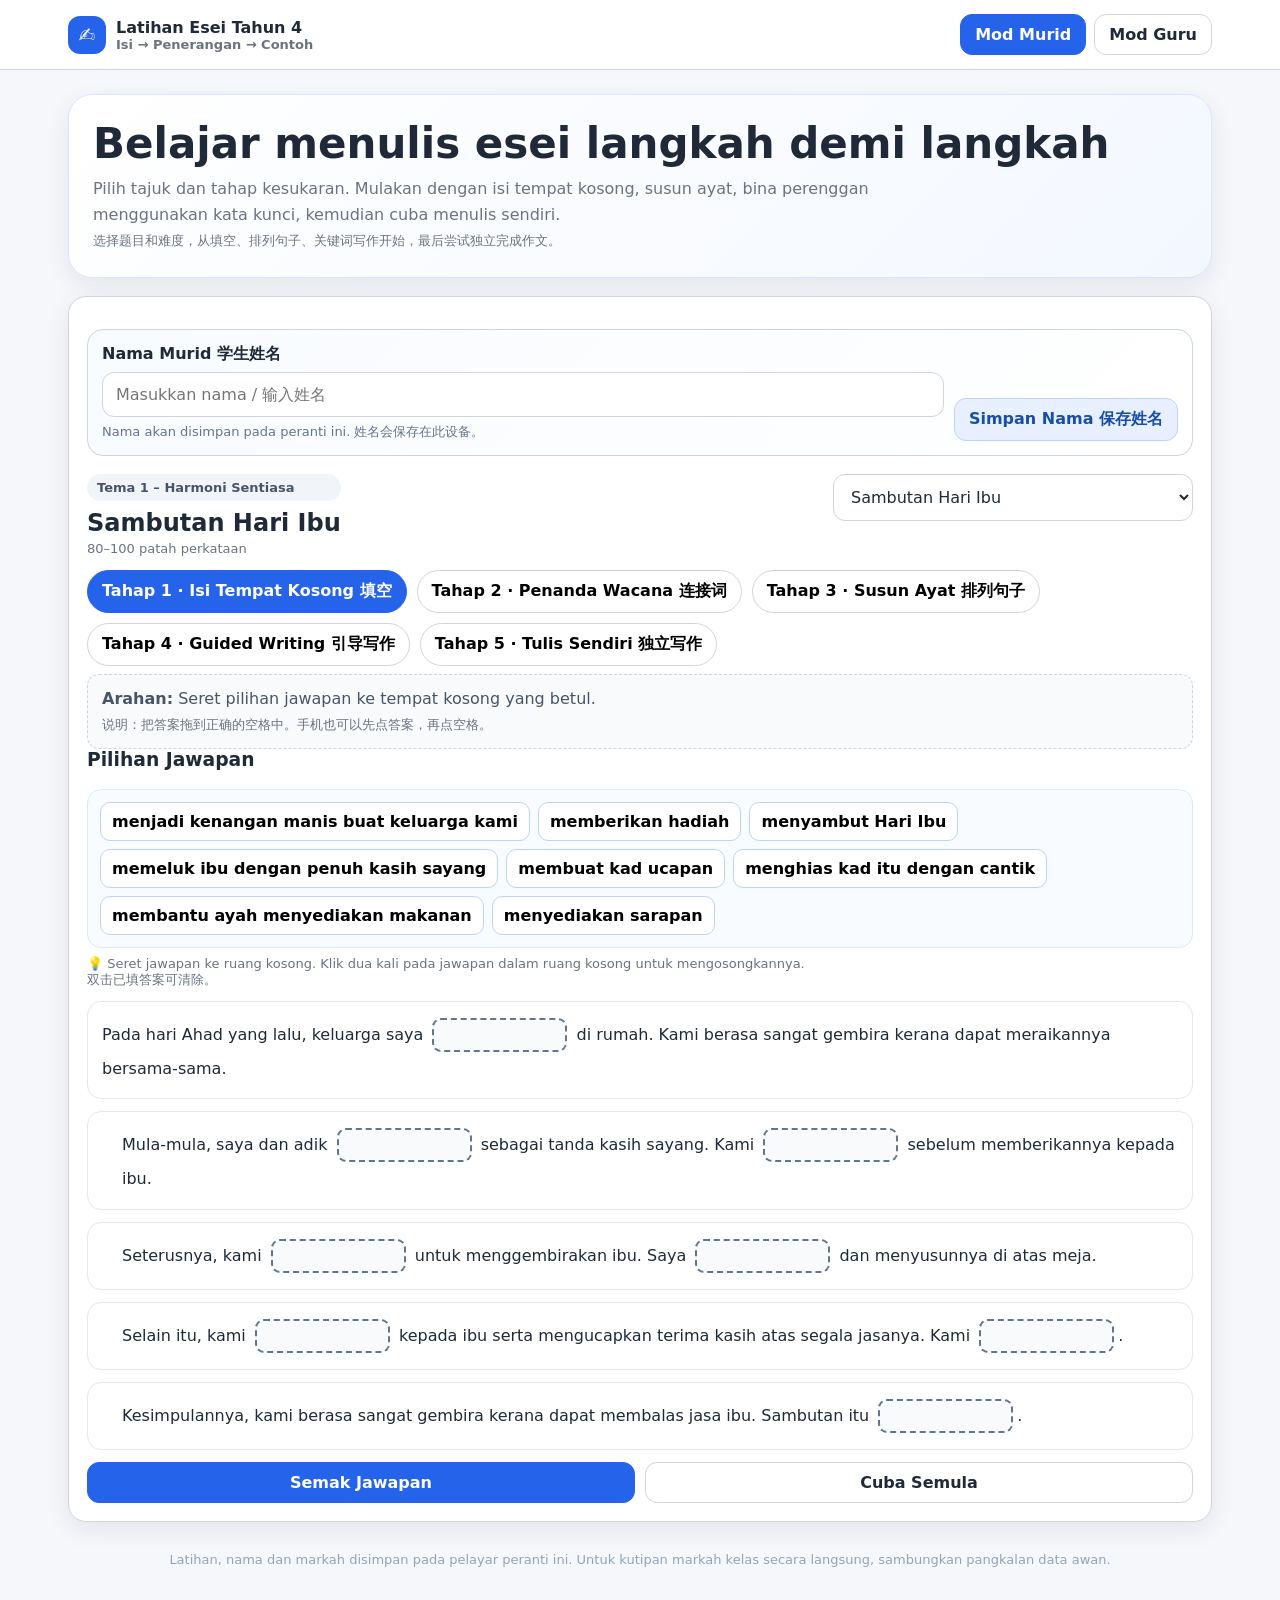
==== index.html @ d3166650 "Rename latihan_esei_tahun4_interaktif_v7_name_grading.html to index.html" ====
<!DOCTYPE html>
<html lang="ms">
<head>
<meta charset="UTF-8" />
<meta name="viewport" content="width=device-width, initial-scale=1.0" />
<title>Latihan Esei Tahun 4</title>
<style>
:root{--bg:#f6f7fb;--card:#fff;--ink:#1f2937;--muted:#6b7280;--line:#d1d5db;--accent:#2563eb;--accent-soft:#e8f0ff;--ok:#15803d;--bad:#b91c1c;--shadow:0 8px 26px rgba(17,24,39,.08);--radius:18px}
*{box-sizing:border-box} body{margin:0;font-family:Inter,ui-sans-serif,system-ui,-apple-system,BlinkMacSystemFont,"Segoe UI",Arial,sans-serif;background:var(--bg);color:var(--ink)}
button,input,textarea,select{font:inherit} button{cursor:pointer}
.topbar{position:sticky;top:0;z-index:20;background:rgba(255,255,255,.95);backdrop-filter:blur(10px);border-bottom:1px solid var(--line)}
.topbar-inner{max-width:1180px;margin:auto;padding:14px 18px;display:flex;align-items:center;gap:12px;justify-content:space-between}
.brand{display:flex;align-items:center;gap:10px;font-weight:800}.brand-badge{width:38px;height:38px;border-radius:12px;background:var(--accent);color:#fff;display:grid;place-items:center;font-size:20px}
.mode-switch{display:flex;gap:8px;flex-wrap:wrap}.btn{border:1px solid var(--line);background:#fff;color:var(--ink);padding:10px 14px;border-radius:12px;font-weight:700}.btn.primary{background:var(--accent);border-color:var(--accent);color:#fff}.btn.soft{background:var(--accent-soft);border-color:#bfd1ff;color:#174ea6}.btn.good{background:#ecfdf3;border-color:#bbf7d0;color:#166534}.btn.danger{background:#fff1f2;border-color:#fecdd3;color:#9f1239}
.container{max-width:1180px;margin:0 auto;padding:24px 18px 64px}.hero{background:linear-gradient(135deg,#fff,#f3f7ff);border:1px solid #dbe4ff;border-radius:24px;padding:24px;box-shadow:var(--shadow);margin-bottom:18px}.hero h1{margin:0 0 8px;font-size:clamp(28px,4vw,42px)}.hero p{margin:0;color:var(--muted);max-width:820px;line-height:1.6}
.grid{display:grid;grid-template-columns:repeat(12,1fr);gap:18px}.card{grid-column:span 12;background:var(--card);border:1px solid var(--line);border-radius:var(--radius);padding:18px;box-shadow:var(--shadow)}.card h2,.card h3{margin-top:0}
.teacher{display:none}body.teacher-mode .teacher{display:block}body.teacher-mode .student{display:none}
.label{display:block;font-weight:800;margin:10px 0 7px}input[type="text"],textarea,select{width:100%;border:1px solid var(--line);border-radius:12px;padding:12px 13px;background:#fff;color:var(--ink);outline:none}textarea{min-height:160px;resize:vertical;line-height:1.6}.row{display:flex;gap:10px;align-items:center;flex-wrap:wrap}.row>*{flex:1}.small{font-size:13px;color:var(--muted)}
  .zh-help{font-size:13px;color:#64748b;font-weight:600}.note{padding:12px 14px;border-radius:12px;background:#f9fafb;border:1px dashed #cbd5e1;color:#475569;line-height:1.55}
.tabs{display:flex;gap:10px;flex-wrap:wrap;margin:14px 0 8px}.tab{border:1px solid var(--line);background:#fff;padding:10px 14px;border-radius:999px;font-weight:800}.tab.active{background:var(--accent);border-color:var(--accent);color:#fff}.exercise-head{display:flex;justify-content:space-between;align-items:flex-start;gap:16px;flex-wrap:wrap}.pill{padding:6px 10px;border-radius:999px;background:#f1f5f9;color:#475569;font-size:13px;font-weight:800}
.paragraph{border:1px solid #e5e7eb;border-radius:14px;padding:14px;margin:12px 0;line-height:1.9;background:#fff}.paragraph.indent{padding-left:34px}
.blank{
  display:inline-flex;align-items:center;justify-content:center;vertical-align:middle;
  min-width:135px;min-height:34px;padding:3px 9px;margin:2px 4px;
  border:2px dashed #64748b;border-radius:9px;background:#f8fafc;
  text-align:center;color:#111827;font-weight:800;transition:.15s ease
}
.blank.drop-hover{border-color:#2563eb;background:#eaf2ff;transform:scale(1.02)}
.blank.filled{border-style:solid;border-color:#93c5fd;background:#eff6ff}
.answer-bank{display:flex;flex-wrap:wrap;gap:8px;padding:12px;border:1px solid #dbeafe;background:#f8fbff;border-radius:14px}
.answer-chip{
  padding:9px 11px;border:1px solid #bfd1ff;background:#fff;border-radius:10px;
  font-weight:700;cursor:grab;user-select:none;touch-action:manipulation;transition:.15s ease
}
.answer-chip:active{cursor:grabbing;transform:scale(.98)}
.answer-chip.dragging{opacity:.5}
.answer-chip.used{opacity:.38;background:#f1f5f9;border-style:dashed}
.answer-chip.selected{outline:3px solid #93c5fd;background:#eff6ff}

.sentence-list{display:grid;gap:10px}.sentence{border:1px solid var(--line);padding:12px 14px;border-radius:12px;background:#fff;display:flex;align-items:flex-start;gap:10px}.sentence.dragging{opacity:.45}.handle{user-select:none;color:#64748b;font-weight:900;padding-top:2px}.num{min-width:32px;height:32px;border-radius:10px;display:grid;place-items:center;background:#eef2ff;color:#3730a3;font-weight:900}
.keyword-box{padding:12px 14px;border-radius:12px;background:#f8fafc;border:1px dashed #cbd5e1;margin:10px 0}.keyword-box b{display:block;margin-bottom:6px}.writing-area{width:100%;min-height:260px;background:repeating-linear-gradient(to bottom,transparent 0,transparent 31px,#d1d5db 32px);line-height:32px;padding:0 10px;border:1px solid var(--line);border-radius:14px;resize:vertical}.status{margin-top:12px;padding:10px 12px;border-radius:12px;display:none;font-weight:800}.status.show{display:block}.status.ok{background:#ecfdf5;color:#166534;border:1px solid #bbf7d0}.status.bad{background:#fff1f2;color:#9f1239;border:1px solid #fecdd3}
.library{display:grid;grid-template-columns:repeat(auto-fit,minmax(250px,1fr));gap:12px}.essay-card{border:1px solid var(--line);border-radius:16px;padding:14px;background:#fff}.essay-card h3{margin:0 0 8px}.essay-card p{margin:0 0 12px;color:var(--muted);font-size:14px}.scorebox{display:grid;grid-template-columns:repeat(3,1fr);gap:10px;margin-top:12px}.scoreitem{background:#f8fafc;border:1px solid #e5e7eb;border-radius:12px;padding:10px;text-align:center}.scoreitem strong{font-size:20px;display:block}
.student-profile{
  margin:14px 0 18px;padding:14px;border:1px solid #cbd5e1;border-radius:16px;
  background:linear-gradient(135deg,#f8fbff,#fff)
}
.student-profile-grid{
  display:grid;grid-template-columns:minmax(180px,1fr) auto;gap:10px;align-items:end
}
.student-name-status{font-size:13px;color:#64748b;margin-top:6px}
.grade-panel{
  margin-top:14px;border:1px solid #cbd5e1;border-radius:16px;padding:14px;background:#fff
}
.grade-total{
  display:flex;align-items:center;gap:14px;flex-wrap:wrap;margin-bottom:12px
}
.grade-circle{
  width:86px;height:86px;border-radius:50%;display:grid;place-items:center;
  background:#eef4ff;border:8px solid #dbeafe;font-weight:900;font-size:24px;color:#174ea6
}
.grade-summary h3{margin:0 0 4px}
.rubric-grid{display:grid;grid-template-columns:repeat(auto-fit,minmax(160px,1fr));gap:9px}
.rubric-item{border:1px solid #e5e7eb;border-radius:12px;padding:10px;background:#f8fafc}
.rubric-item strong{display:block;font-size:18px;margin-bottom:3px}
.feedback-list{margin:12px 0 0;padding-left:20px;line-height:1.6}
.result-table-wrap{overflow:auto}
.result-table{width:100%;border-collapse:collapse;font-size:14px}
.result-table th,.result-table td{border-bottom:1px solid #e5e7eb;padding:9px 8px;text-align:left;white-space:nowrap}
.result-table th{background:#f8fafc}
.grade-btn{background:#0f766e!important;border-color:#0f766e!important;color:white!important}
@media(max-width:620px){
  .student-profile-grid{grid-template-columns:1fr}
}

.footer-note{text-align:center;color:#94a3b8;font-size:13px;margin-top:30px}
  .image-upload-box{
    border:1px dashed #b7c5d8;border-radius:14px;padding:12px;background:#f8fbff;margin-top:8px
  }
  .image-upload-box input[type="file"]{width:100%}
  .image-preview{
    margin-top:12px;border:1px solid var(--line);border-radius:14px;padding:8px;background:#fff
  }
  .image-preview img{
    display:block;max-width:100%;max-height:280px;margin:auto;object-fit:contain;border-radius:10px
  }
  .essay-image-wrap{
    margin:14px 0 16px;border:1px solid var(--line);border-radius:16px;padding:10px;background:#fff;
    text-align:center
  }
  .essay-image-wrap img{
    display:block;width:auto;max-width:100%;max-height:440px;margin:auto;object-fit:contain;border-radius:10px
  }
  .thumb{
    width:100%;height:110px;object-fit:cover;border-radius:10px;border:1px solid #e5e7eb;margin-bottom:10px
  }

  .hidden{display:none!important}
@media(min-width:900px){.span-5{grid-column:span 5}.span-7{grid-column:span 7}.span-6{grid-column:span 6}}
</style>
</head>
<body>
<header class="topbar"><div class="topbar-inner"><div class="brand"><div class="brand-badge">✍️</div><div><div>Latihan Esei Tahun 4</div><div class="small">Isi → Penerangan → Contoh</div></div></div><div class="mode-switch"><button class="btn primary" id="studentModeBtn">Mod Murid</button><button class="btn" id="teacherModeBtn">Mod Guru</button></div></div></header>
<main class="container">
<section class="hero student"><h1>Belajar menulis esei langkah demi langkah</h1><p>Pilih tajuk dan tahap kesukaran. Mulakan dengan isi tempat kosong, susun ayat, bina perenggan menggunakan kata kunci, kemudian cuba menulis sendiri.<br><span class="small">选择题目和难度，从填空、排列句子、关键词写作开始，最后尝试独立完成作文。</span></p></section>
<section class="grid teacher">
<div class="card span-5"><h2>Bina latihan daripada esei</h2><label class="label">Tajuk esei</label><input type="text" id="essayTitle" placeholder="Contoh: Sambutan Hari Ibu"/><label class="label">Esei</label><textarea id="essayInput" placeholder="Gunakan **perkataan atau frasa tebal** untuk menentukan tempat kosong.\n\nPisahkan setiap perenggan dengan satu baris kosong."></textarea>
<label class="label">Grafik / Imej Esei</label>
<div class="image-upload-box">
  <input type="file" id="essayImageInput" accept="image/png,image/jpeg,image/webp,image/gif" />
  <div class="small" style="margin-top:6px">Muat naik satu grafik yang berkaitan dengan esei. 图片将显示在学生练习上方。</div>
  <div id="essayImagePreview" class="image-preview hidden">
    <img id="essayImagePreviewImg" alt="Pratonton grafik esei">
    <div class="row" style="margin-top:8px">
      <button type="button" class="btn danger" id="removeImageBtn">Buang Imej 删除图片</button>
    </div>
  </div>
</div>
<div class="note"><b>Cara bina soalan:</b><br>Letakkan <b>**</b> sebelum dan selepas perkataan/frasa yang mahu dikosongkan. Contoh: Kami <b>**membuat kad ucapan**</b> untuk ibu.</div><div class="row" style="margin-top:12px"><button class="btn primary" id="buildBtn">Hasilkan Latihan</button><button class="btn soft" id="demoBtn">Muat Demo</button></div></div>
<div class="card span-7"><h2>Tetapan latihan</h2><div class="row"><div><label class="label">Tema</label><input id="themeInput" type="text" placeholder="Contoh: Tema 1 – Harmoni Sentiasa"></div><div><label class="label">Panjang sasaran</label><select id="wordTarget"><option>80–100 patah perkataan</option><option>60–80 patah perkataan</option><option>100–120 patah perkataan</option></select></div></div><h3 style="margin-top:18px">Tahap automatik</h3><div class="note"><b>Tahap 1:</b> Isi tempat kosong berdasarkan frasa bertanda ** **.<br><b>Tahap 2:</b> Penanda wacana — pilih penanda yang sesuai untuk setiap perenggan.<br><b>Tahap 3:</b> Susun ayat secara seret dan lepas.<br><b>Tahap 4:</b> Guided writing menggunakan kata kunci setiap perenggan.<br><b>Tahap 5:</b> Tulis sendiri dengan kiraan perkataan, perenggan dan penanda wacana.</div><div class="row" style="margin-top:12px"><button class="btn good" id="saveEssayBtn">Simpan ke Peranti</button><button class="btn" id="exportBtn">Eksport JSON</button><label class="btn" style="text-align:center">Import JSON<input id="importInput" type="file" accept=".json" hidden></label></div></div>
</section>
<section class="card student">
<div class="student-profile">
  <div class="student-profile-grid">
    <div>
      <label class="label" style="margin-top:0">Nama Murid 学生姓名</label>
      <input id="studentNameInput" type="text" autocomplete="name" placeholder="Masukkan nama / 输入姓名">
      <div id="studentNameStatus" class="student-name-status">Nama akan disimpan pada peranti ini. 姓名会保存在此设备。</div>
    </div>
    <button class="btn soft" id="saveStudentNameBtn">Simpan Nama 保存姓名</button>
  </div>
</div>
<div class="exercise-head"><div><div class="pill" id="themePill">Tema</div><h2 id="studentTitle" style="margin:8px 0 4px">Pilih latihan</h2><div class="small" id="targetText">80–100 patah perkataan</div></div><select id="essaySelect" style="max-width:360px"></select></div><div class="tabs" id="levelTabs"><button class="tab active" data-level="1">Tahap 1 · Isi Tempat Kosong 填空</button><button class="tab" data-level="2">Tahap 2 · Penanda Wacana 连接词</button><button class="tab" data-level="3">Tahap 3 · Susun Ayat 排列句子</button><button class="tab" data-level="4">Tahap 4 · Guided Writing 引导写作</button><button class="tab" data-level="5">Tahap 5 · Tulis Sendiri 独立写作</button></div><div id="exerciseArea"></div></section>
<section class="card teacher">
  <h2>Senarai latihan tersimpan</h2>
  <div id="teacherLibrary" class="library"></div>
</section>
<section class="card teacher">
  <div class="exercise-head">
    <div>
      <h2 style="margin-bottom:4px">Rekod Markah Murid</h2>
      <div class="small">Rekod pada peranti ini sahaja. 可查看此设备上的作答记录。</div>
    </div>
    <div class="row" style="flex:0 0 auto">
      <button class="btn" id="exportResultsBtn">Eksport CSV</button>
      <button class="btn danger" id="clearResultsBtn">Padam Rekod</button>
    </div>
  </div>
  <div id="resultsTable" class="result-table-wrap" style="margin-top:12px"></div>
</section>
<div class="footer-note">Latihan, nama dan markah disimpan pada pelayar peranti ini. Untuk kutipan markah kelas secara langsung, sambungkan pangkalan data awan.</div>
</main>
<script>
const STORAGE_KEY='esei_t4_library_v1';
const RESULT_KEY='esei_t4_results_v1';
const STUDENT_NAME_KEY='esei_t4_student_name_v1';
let library=[],currentLevel=1,currentId=null,pendingImageData='',results=[];
function uid(){return'e_'+Date.now().toString(36)+Math.random().toString(36).slice(2,7)}
function escapeHtml(str=''){return str.replace(/[&<>"']/g,c=>({'&':'&amp;','<':'&lt;','>':'&gt;','"':'&quot;',"'":'&#039;'}[c]))}


function getStudentName(){
  return (document.getElementById('studentNameInput')?.value||localStorage.getItem(STUDENT_NAME_KEY)||'').trim();
}
function requireStudentName(){
  const name=getStudentName();
  if(name)return name;
  const input=document.getElementById('studentNameInput');
  if(input){input.focus();input.style.borderColor='#b91c1c';}
  alert('Sila masukkan nama murid terlebih dahulu. 请输入学生姓名。');
  return '';
}
function loadResults(){
  try{results=JSON.parse(localStorage.getItem(RESULT_KEY)||'[]');}
  catch{results=[];}
}
function persistResults(){
  localStorage.setItem(RESULT_KEY,JSON.stringify(results));
}
function parseTargetRange(target='80–100 patah perkataan'){
  const nums=(target.match(/\d+/g)||[]).map(Number);
  if(nums.length>=2)return [nums[0],nums[1]];
  if(nums.length===1)return [Math.max(0,nums[0]-10),nums[0]+10];
  return [80,100];
}
function normalizeText(s=''){
  return s.toLowerCase()
    .normalize('NFD').replace(/[\u0300-\u036f]/g,'')
    .replace(/[^\p{L}\p{N}\s]/gu,' ')
    .replace(/\s+/g,' ').trim();
}
function keyPhrasesFromModel(ex){
  const bold=[...ex.text.matchAll(/\*\*(.+?)\*\*/g)].map(m=>m[1].trim());
  if(bold.length)return bold;
  return paragraphsFromEssay(ex.text)
    .slice(1,-1)
    .flatMap(p=>keywordizeParagraph(p))
    .filter(x=>x.split(/\s+/).length>=2)
    .slice(0,8);
}
function phraseCoverage(ex,text){
  const phrases=keyPhrasesFromModel(ex);
  if(!phrases.length)return {score:20,hit:0,total:0};
  const low=normalizeText(text);
  let hit=0;
  phrases.forEach(p=>{
    const words=normalizeText(p).split(' ').filter(w=>w.length>2);
    const threshold=Math.max(1,Math.ceil(words.length*.55));
    const matched=words.filter(w=>low.includes(w)).length;
    if(matched>=threshold)hit++;
  });
  return {score:Math.round(20*hit/phrases.length),hit,total:phrases.length};
}
function languageBasicsScore(text){
  const trimmed=text.trim();
  if(!trimmed)return 0;
  const sentences=trimmed.split(/[.!?]+/).map(x=>x.trim()).filter(Boolean);
  let score=0;
  const firstChar=trimmed.match(/[A-Za-zÀ-ž]/)?.[0];
  if(firstChar && firstChar===firstChar.toUpperCase())score+=4;
  const ended=(/[.!?]\s*$/.test(trimmed));
  if(ended)score+=4;
  if(sentences.length>=6)score+=4;
  const caps=sentences.filter(s=>/^[A-ZÀ-Ž]/.test(s)).length;
  if(sentences.length && caps/sentences.length>=.7)score+=4;
  const punctuation=(trimmed.match(/[,.!?]/g)||[]).length;
  if(punctuation>=Math.max(5,Math.floor(sentences.length*.8)))score+=4;
  return Math.min(20,score);
}
function gradeEssay(ex,text,mode){
  const words=countWords(text);
  const paras=text.trim()?text.split(/\n\s*\n/).map(x=>x.trim()).filter(Boolean).length:0;
  const links=countLinks(text);
  const [minW,maxW]=parseTargetRange(ex.target);

  let lengthScore=20;
  if(words<minW){
    const ratio=words/Math.max(1,minW);
    lengthScore=Math.max(0,Math.round(20*ratio));
  }else if(words>maxW){
    const over=(words-maxW)/Math.max(1,maxW);
    lengthScore=Math.max(8,Math.round(20*(1-Math.min(.6,over))));
  }

  // Guided writing accepts 4 paragraphs; independent writing expects 5.
  const targetParas=mode==='guided'?4:5;
  const structureScore=Math.min(20,Math.round(20*Math.min(paras,targetParas)/targetParas));
  const linkTarget=mode==='guided'?3:4;
  const discourseScore=Math.min(20,Math.round(20*Math.min(links,linkTarget)/linkTarget));
  const content=phraseCoverage(ex,text);
  const languageScore=languageBasicsScore(text);

  const total=Math.round(lengthScore+structureScore+discourseScore+content.score+languageScore);
  const band=total>=85?'Cemerlang 优秀':total>=70?'Baik 良好':total>=55?'Memuaskan 尚可':'Perlu Bimbingan 需要辅导';

  const feedback=[];
  if(words<minW)feedback.push(`Tambah isi. Sasaran ${minW}–${maxW} patah perkataan.`);
  else if(words>maxW)feedback.push(`Ringkaskan sedikit. Sasaran ${minW}–${maxW} patah perkataan.`);
  else feedback.push('Panjang karangan menepati sasaran.');

  if(paras<targetParas)feedback.push(`Asingkan idea kepada sekurang-kurangnya ${targetParas} perenggan.`);
  else feedback.push('Pembahagian perenggan baik.');

  if(links<linkTarget)feedback.push('Gunakan lebih banyak penanda wacana yang sesuai.');
  else feedback.push('Penanda wacana digunakan dengan baik.');

  if(content.total && content.hit<Math.ceil(content.total*.6))
    feedback.push('Masukkan lebih banyak isi penting daripada grafik atau kata kunci.');
  else feedback.push('Isi utama dapat dikembangkan.');

  if(languageScore<12)feedback.push('Semak huruf besar dan tanda baca.');

  return {
    total,band,words,paras,links,
    rubric:{
      'Panjang karangan':lengthScore,
      'Struktur perenggan':structureScore,
      'Penanda wacana':discourseScore,
      'Isi penting':content.score,
      'Bahasa asas':languageScore
    },
    feedback
  };
}
function gradePanelHtml(g){
  return `<div class="grade-panel">
    <div class="grade-total">
      <div class="grade-circle">${g.total}<span style="font-size:13px">/100</span></div>
      <div class="grade-summary">
        <h3>${g.band}</h3>
        <div class="small">${g.words} patah perkataan · ${g.paras} perenggan · ${g.links} penanda wacana</div>
        <div class="small">这是自动结构评分，用于练习与即时反馈。</div>
      </div>
    </div>
    <div class="rubric-grid">
      ${Object.entries(g.rubric).map(([k,v])=>`<div class="rubric-item"><strong>${v}/20</strong>${k}</div>`).join('')}
    </div>
    <ul class="feedback-list">${g.feedback.map(f=>`<li>${escapeHtml(f)}</li>`).join('')}</ul>
  </div>`;
}
function saveWritingResult(ex,mode,text,grade){
  const name=requireStudentName();
  if(!name)return false;
  const record={
    id:'r_'+Date.now().toString(36),
    name,
    essayId:ex.id,
    title:ex.title,
    mode:mode==='guided'?'Guided Writing':'Tulis Sendiri',
    score:grade.total,
    words:grade.words,
    text,
    createdAt:new Date().toISOString()
  };
  results.unshift(record);
  if(results.length>300)results=results.slice(0,300);
  persistResults();
  renderResults();
  return true;
}
function renderResults(){
  const box=document.getElementById('resultsTable');
  if(!box)return;
  if(!results.length){
    box.innerHTML='<div class="note">Belum ada rekod markah.</div>';
    return;
  }
  box.innerHTML=`<table class="result-table">
    <thead><tr><th>Murid</th><th>Latihan</th><th>Mod</th><th>Markah</th><th>Perkataan</th><th>Masa</th></tr></thead>
    <tbody>${results.map(r=>`<tr>
      <td>${escapeHtml(r.name)}</td>
      <td>${escapeHtml(r.title)}</td>
      <td>${escapeHtml(r.mode)}</td>
      <td><b>${r.score}/100</b></td>
      <td>${r.words}</td>
      <td>${new Date(r.createdAt).toLocaleString('ms-MY')}</td>
    </tr>`).join('')}</tbody>
  </table>`;
}
function csvEscape(v){
  const s=String(v??'');
  return '"'+s.replace(/"/g,'""')+'"';
}

function essayImageHtml(ex){
  if(!ex||!ex.image)return'';
  return `<div class="essay-image-wrap"><img src="${ex.image}" alt="Grafik esei"></div>`;
}
function setImagePreview(data){
  pendingImageData=data||'';
  const wrap=document.getElementById('essayImagePreview');
  const img=document.getElementById('essayImagePreviewImg');
  if(!wrap||!img)return;
  if(pendingImageData){
    img.src=pendingImageData;
    wrap.classList.remove('hidden');
  }else{
    img.removeAttribute('src');
    wrap.classList.add('hidden');
  }
}
function resizeImageFile(file){
  return new Promise((resolve,reject)=>{
    const reader=new FileReader();
    reader.onload=()=>{
      const im=new Image();
      im.onload=()=>{
        const maxSide=1400;
        let w=im.width,h=im.height;
        if(Math.max(w,h)>maxSide){
          const s=maxSide/Math.max(w,h);
          w=Math.round(w*s); h=Math.round(h*s);
        }
        const canvas=document.createElement('canvas');
        canvas.width=w; canvas.height=h;
        const ctx=canvas.getContext('2d');
        ctx.fillStyle='#fff'; ctx.fillRect(0,0,w,h);
        ctx.drawImage(im,0,0,w,h);
        try{
          resolve(canvas.toDataURL('image/webp',0.88));
        }catch{
          resolve(canvas.toDataURL('image/jpeg',0.9));
        }
      };
      im.onerror=reject;
      im.src=reader.result;
    };
    reader.onerror=reject;
    reader.readAsDataURL(file);
  });
}

function parseBold(text){const answers=[];const html=escapeHtml(text).replace(/\*\*(.+?)\*\*/g,(_,a)=>{answers.push(a);return`<span class="blank" data-answer="${escapeHtml(a)}"></span>`});return{html,answers}}
function stripMarkdown(text){return text.replace(/\*\*(.+?)\*\*/g,'$1')}
function sentencesFromEssay(text){const plain=stripMarkdown(text).replace(/\n+/g,' ');return plain.match(/[^.!?]+[.!?]+|[^.!?]+$/g)?.map(s=>s.trim()).filter(Boolean)||[]}
function paragraphsFromEssay(text){return text.split(/\n\s*\n/).map(p=>p.trim()).filter(Boolean)}
const PENANDA_WACANA=['Pertama sekali','Mula-mula','Pertama','Antara aktivitinya ialah','Seterusnya','Kemudian','Selepas itu','Selain itu','Di samping itu','Akhir sekali','Akhirnya','Kesimpulannya'];
function getPenandaData(text){
  const pars=paragraphsFromEssay(text).map(stripMarkdown);
  const ordered=[...PENANDA_WACANA].sort((a,b)=>b.length-a.length);
  const escaped=ordered.map(x=>x.replace(/[.*+?^${}()|[\]\\]/g,'\\$&')).join('|');
  const re=new RegExp('^\\s*('+escaped+')(,)?\\s*','i');
  return pars.map((p,i)=>{
    const m=p.match(re);
    if(!m)return{paragraph:p,index:i,answer:null,comma:false,rest:p};
    return{paragraph:p,index:i,answer:m[1],comma:!!m[2],rest:p.slice(m[0].length)};
  });
}
function keywordizeParagraph(p){const clean=stripMarkdown(p);const bold=[...p.matchAll(/\*\*(.+?)\*\*/g)].map(m=>m[1]);if(bold.length)return bold;const parts=clean.split(/[,.!?;:]+/).map(x=>x.trim()).filter(Boolean);return parts.map(part=>{const w=part.split(/\s+/);return w.length<=7?part:w.slice(0,5).join(' ')}).slice(0,5)}
function loadLibrary(){try{library=JSON.parse(localStorage.getItem(STORAGE_KEY)||'[]')}catch{library=[]}if(!library.length){library=[{id:uid(),title:'Sambutan Hari Ibu',theme:'Tema 1 – Harmoni Sentiasa',target:'80–100 patah perkataan',text:`Pada hari Ahad yang lalu, keluarga saya **menyambut Hari Ibu** di rumah. Kami berasa sangat gembira kerana dapat meraikannya bersama-sama.\n\nMula-mula, saya dan adik **membuat kad ucapan** sebagai tanda kasih sayang. Kami **menghias kad itu dengan cantik** sebelum memberikannya kepada ibu.\n\nSeterusnya, kami **menyediakan sarapan** untuk menggembirakan ibu. Saya **membantu ayah menyediakan makanan** dan menyusunnya di atas meja.\n\nSelain itu, kami **memberikan hadiah** kepada ibu serta mengucapkan terima kasih atas segala jasanya. Kami **memeluk ibu dengan penuh kasih sayang**.\n\nKesimpulannya, kami berasa sangat gembira kerana dapat membalas jasa ibu. Sambutan itu **menjadi kenangan manis buat keluarga kami**.`}];persist()}currentId=library[0]?.id||null;
  loadResults();
  renderAll();
  const savedName=localStorage.getItem(STUDENT_NAME_KEY)||'';
  const nameInput=document.getElementById('studentNameInput');
  if(nameInput)nameInput.value=savedName;
  renderResults()
}
function persist(){localStorage.setItem(STORAGE_KEY,JSON.stringify(library))}
function currentEssay(){return library.find(x=>x.id===currentId)||library[0]}
function renderAll(){renderSelect();renderTeacherLibrary();renderExercise()}
function renderSelect(){const sel=document.getElementById('essaySelect');sel.innerHTML=library.map(x=>`<option value="${x.id}" ${x.id===currentId?'selected':''}>${escapeHtml(x.title)}</option>`).join('')}
function renderTeacherLibrary(){const box=document.getElementById('teacherLibrary');if(!library.length){box.innerHTML='<div class="note">Belum ada latihan.</div>';return}box.innerHTML=library.map(x=>`<div class="essay-card">${x.image?`<img class="thumb" src="${x.image}" alt="Grafik ${escapeHtml(x.title)}">`:''}<h3>${escapeHtml(x.title)}</h3><p>${escapeHtml(x.theme||'Tanpa tema')} · ${escapeHtml(x.target||'')}</p><div class="row"><button class="btn soft" onclick="editEssay('${x.id}')">Edit</button><button class="btn danger" onclick="removeEssay('${x.id}')">Padam</button></div></div>`).join('')}
function renderExercise(){const ex=currentEssay(),area=document.getElementById('exerciseArea');if(!ex){area.innerHTML='<div class="note">Tiada latihan.</div>';return}document.getElementById('studentTitle').textContent=ex.title;document.getElementById('themePill').textContent=ex.theme||'Latihan Esei';document.getElementById('targetText').textContent=ex.target||'';if(currentLevel===1)renderFillBlank(ex,area);if(currentLevel===2)renderPenandaWacana(ex,area);if(currentLevel===3)renderRearrange(ex,area);if(currentLevel===4)renderGuided(ex,area);if(currentLevel===5)renderIndependent(ex,area)}
function renderFillBlank(ex,area){
  const pars=paragraphsFromEssay(ex.text);
  let all=[];
  const ph=pars.map((p,i)=>{
    const r=parseBold(p);
    all.push(...r.answers);
    return `<div class="paragraph ${i>0?'indent':''}">${r.html}</div>`;
  }).join('');

  const shuffled=[...all].sort(()=>Math.random()-.5);

  area.innerHTML=`
    <div class="note">
      <b>Arahan:</b> Seret pilihan jawapan ke tempat kosong yang betul.
      <br><span class="small">说明：把答案拖到正确的空格中。手机也可以先点答案，再点空格。</span>
    </div>
    ${essayImageHtml(ex)}
    <h3>Pilihan Jawapan</h3>
    <div class="answer-bank">
      ${shuffled.map((a,i)=>`
        <button type="button" class="answer-chip" draggable="true"
          id="fillChip_${i}" data-word="${escapeHtml(a)}">${escapeHtml(a)}</button>
      `).join('')}
    </div>
    <div class="small" style="margin:8px 0 2px">
      💡 Seret jawapan ke ruang kosong. Klik dua kali pada jawapan dalam ruang kosong untuk mengosongkannya.
      <br>双击已填答案可清除。
    </div>
    <div style="margin-top:10px">${ph}</div>
    <div class="row">
      <button class="btn primary" id="checkFill">Semak Jawapan</button>
      <button class="btn" id="resetFill">Cuba Semula</button>
    </div>
    <div id="fillStatus" class="status"></div>
  `;

  const chips=[...area.querySelectorAll('.answer-chip')];
  const blanks=[...area.querySelectorAll('.blank')];
  let selectedChip=null;

  blanks.forEach((b,i)=>{
    b.id=`fillBlank_${i}`;
    b.title='Seret jawapan ke sini';
  });

  function clearBlank(blank){
    const oldChipId=blank.dataset.chipId;
    if(oldChipId){
      const oldChip=document.getElementById(oldChipId);
      if(oldChip) oldChip.classList.remove('used');
    }
    blank.textContent='';
    delete blank.dataset.filled;
    delete blank.dataset.chipId;
    blank.classList.remove('filled','drop-hover');
    blank.style.borderColor='';
  }

  function placeChip(chip,blank){
    if(!chip||!blank)return;

    // If this blank already has a different answer, return that chip to the bank.
    if(blank.dataset.chipId && blank.dataset.chipId!==chip.id){
      const oldChip=document.getElementById(blank.dataset.chipId);
      if(oldChip) oldChip.classList.remove('used');
    }

    // A single answer chip can only occupy one blank at a time.
    blanks.forEach(other=>{
      if(other!==blank && other.dataset.chipId===chip.id){
        other.textContent='';
        delete other.dataset.filled;
        delete other.dataset.chipId;
        other.classList.remove('filled','drop-hover');
        other.style.borderColor='';
      }
    });

    blank.textContent=chip.dataset.word;
    blank.dataset.filled=chip.dataset.word;
    blank.dataset.chipId=chip.id;
    blank.classList.add('filled');
    blank.classList.remove('drop-hover');
    blank.style.borderColor='';
    chip.classList.add('used');

    selectedChip=null;
    chips.forEach(x=>x.classList.remove('selected'));
  }

  chips.forEach(chip=>{
    chip.addEventListener('dragstart',e=>{
      selectedChip=chip;
      chip.classList.add('dragging');
      e.dataTransfer.effectAllowed='move';
      e.dataTransfer.setData('text/plain',chip.id);
    });
    chip.addEventListener('dragend',()=>{
      chip.classList.remove('dragging');
      blanks.forEach(b=>b.classList.remove('drop-hover'));
    });

    // Tap/click fallback for phones and tablets.
    chip.addEventListener('click',()=>{
      selectedChip=chip;
      chips.forEach(x=>x.classList.toggle('selected',x===chip));
    });
  });

  blanks.forEach(blank=>{
    blank.addEventListener('dragenter',e=>{
      e.preventDefault();
      blank.classList.add('drop-hover');
    });
    blank.addEventListener('dragover',e=>{
      e.preventDefault();
      e.dataTransfer.dropEffect='move';
      blank.classList.add('drop-hover');
    });
    blank.addEventListener('dragleave',()=>{
      blank.classList.remove('drop-hover');
    });
    blank.addEventListener('drop',e=>{
      e.preventDefault();
      blank.classList.remove('drop-hover');
      const chipId=e.dataTransfer.getData('text/plain');
      const chip=document.getElementById(chipId);
      placeChip(chip,blank);
    });

    // Tap a blank after tapping an answer chip.
    blank.addEventListener('click',()=>{
      if(selectedChip) placeChip(selectedChip,blank);
    });

    blank.addEventListener('dblclick',()=>{
      clearBlank(blank);
    });
  });

  document.getElementById('checkFill').onclick=()=>{
    let score=0;
    blanks.forEach(b=>{
      const ok=(b.dataset.filled||'')===b.dataset.answer;
      b.style.borderColor=ok?'#15803d':'#b91c1c';
      if(ok)score++;
    });
    const st=document.getElementById('fillStatus');
    st.className='status show '+(score===blanks.length?'ok':'bad');
    st.textContent=`Skor: ${score}/${blanks.length}`+
      (score===blanks.length?' — Syabas! Semua jawapan betul.':' — Cuba pindahkan jawapan yang masih salah.');
  };

  document.getElementById('resetFill').onclick=()=>renderExercise();
}
function renderPenandaWacana(ex,area){
  const data=getPenandaData(ex.text);
  const tasks=data.filter(x=>x.answer);

  if(!tasks.length){
    area.innerHTML=`
      <div class="note">
        <b>Belum ada penanda wacana yang dapat dikesan.</b><br>
        Gunakan penanda pada awal perenggan seperti <b>Mula-mula, Seterusnya, Selain itu</b> dan <b>Kesimpulannya</b> dalam esei guru.
        <br><span class="small">作文段落开头可使用：Mula-mula、Seterusnya、Selain itu、Kesimpulannya。</span>
      </div>`;
    return;
  }

  // Keep one draggable chip for every required answer.
  // This also supports essays that repeat the same discourse marker.
  const requiredChoices=tasks.map(x=>x.answer);

  // Add only a small number of distractors so the activity stays suitable for Year 4.
  const uniqueRequired=[...new Set(requiredChoices.map(x=>x.toLowerCase()))];
  const distractors=PENANDA_WACANA
    .filter(x=>!uniqueRequired.includes(x.toLowerCase()))
    .slice(0,Math.min(2,Math.max(1,6-requiredChoices.length)));

  const choices=[...requiredChoices,...distractors].sort(()=>Math.random()-.5);

  const html=data.map((x,i)=>{
    if(!x.answer)return `<div class="paragraph">${escapeHtml(x.paragraph)}</div>`;
    return `
      <div class="paragraph ${i>0?'indent':''}">
        <span class="blank pw-blank" data-answer="${escapeHtml(x.answer)}"></span>${x.comma?',':''}${x.rest?' '+escapeHtml(x.rest):''}
      </div>`;
  }).join('');

  area.innerHTML=`
    <div class="note">
      <b>Arahan:</b> Seret penanda wacana ke tempat kosong yang betul.
      <br><span class="small">说明：把合适的连接词拖到正确的空格中。手机也可以先点连接词，再点空格。</span>
    </div>
    ${essayImageHtml(ex)}
    <h3>Pilihan Penanda Wacana</h3>
    <div class="answer-bank">
      ${choices.map((a,i)=>`
        <button type="button" class="answer-chip pw-chip" draggable="true"
          id="pwChip_${i}" data-word="${escapeHtml(a)}">${escapeHtml(a)}</button>
      `).join('')}
    </div>
    <div class="small" style="margin:8px 0 2px">
      💡 Seret penanda wacana ke ruang kosong. Klik dua kali pada jawapan dalam ruang kosong untuk mengosongkannya.
      <br>双击已填答案可清除。
    </div>
    <div style="margin-top:10px">${html}</div>
    <div class="row">
      <button class="btn primary" id="checkPw">Semak Jawapan</button>
      <button class="btn" id="resetPw">Cuba Semula</button>
    </div>
    <div id="pwStatus" class="status"></div>`;

  const chips=[...area.querySelectorAll('.pw-chip')];
  const blanks=[...area.querySelectorAll('.pw-blank')];
  let selectedChip=null;

  blanks.forEach((b,i)=>{
    b.id=`pwBlank_${i}`;
    b.title='Seret penanda wacana ke sini';
  });

  function clearBlank(blank){
    const oldChipId=blank.dataset.chipId;
    if(oldChipId){
      const oldChip=document.getElementById(oldChipId);
      if(oldChip)oldChip.classList.remove('used');
    }
    blank.textContent='';
    delete blank.dataset.filled;
    delete blank.dataset.chipId;
    blank.classList.remove('filled','drop-hover');
    blank.style.borderColor='';
  }

  function placeChip(chip,blank){
    if(!chip||!blank)return;

    // Return an answer already occupying this blank to the answer bank.
    if(blank.dataset.chipId && blank.dataset.chipId!==chip.id){
      const oldChip=document.getElementById(blank.dataset.chipId);
      if(oldChip)oldChip.classList.remove('used');
    }

    // Each chip may occupy only one blank.
    blanks.forEach(other=>{
      if(other!==blank && other.dataset.chipId===chip.id){
        other.textContent='';
        delete other.dataset.filled;
        delete other.dataset.chipId;
        other.classList.remove('filled','drop-hover');
        other.style.borderColor='';
      }
    });

    blank.textContent=chip.dataset.word;
    blank.dataset.filled=chip.dataset.word;
    blank.dataset.chipId=chip.id;
    blank.classList.add('filled');
    blank.classList.remove('drop-hover');
    blank.style.borderColor='';
    chip.classList.add('used');

    selectedChip=null;
    chips.forEach(x=>x.classList.remove('selected'));
  }

  chips.forEach(chip=>{
    chip.addEventListener('dragstart',e=>{
      selectedChip=chip;
      chip.classList.add('dragging');
      e.dataTransfer.effectAllowed='move';
      e.dataTransfer.setData('text/plain',chip.id);
    });

    chip.addEventListener('dragend',()=>{
      chip.classList.remove('dragging');
      blanks.forEach(b=>b.classList.remove('drop-hover'));
    });

    // Mobile/tablet fallback: tap answer, then tap blank.
    chip.addEventListener('click',()=>{
      selectedChip=chip;
      chips.forEach(x=>x.classList.toggle('selected',x===chip));
    });
  });

  blanks.forEach(blank=>{
    blank.addEventListener('dragenter',e=>{
      e.preventDefault();
      blank.classList.add('drop-hover');
    });

    blank.addEventListener('dragover',e=>{
      e.preventDefault();
      e.dataTransfer.dropEffect='move';
      blank.classList.add('drop-hover');
    });

    blank.addEventListener('dragleave',()=>{
      blank.classList.remove('drop-hover');
    });

    blank.addEventListener('drop',e=>{
      e.preventDefault();
      blank.classList.remove('drop-hover');
      const chipId=e.dataTransfer.getData('text/plain');
      const chip=document.getElementById(chipId);
      placeChip(chip,blank);
    });

    blank.addEventListener('click',()=>{
      if(selectedChip)placeChip(selectedChip,blank);
    });

    blank.addEventListener('dblclick',()=>{
      clearBlank(blank);
    });
  });

  document.getElementById('checkPw').onclick=()=>{
    let score=0;

    blanks.forEach(b=>{
      const ok=(b.dataset.filled||'').trim().toLowerCase()===
               (b.dataset.answer||'').trim().toLowerCase();
      b.style.borderColor=ok?'#15803d':'#b91c1c';
      if(ok)score++;
    });

    const st=document.getElementById('pwStatus');
    st.className='status show '+(score===blanks.length?'ok':'bad');
    st.textContent=`Skor: ${score}/${blanks.length}`+
      (score===blanks.length
        ?' — Bagus! Semua penanda wacana tepat.'
        :' — Cuba pindahkan penanda wacana yang masih salah. Perhatikan urutan perenggan.');
  };

  document.getElementById('resetPw').onclick=()=>renderExercise();
}
function renderRearrange(ex,area){const sentences=sentencesFromEssay(ex.text),shuffled=[...sentences].sort(()=>Math.random()-.5);area.innerHTML=`<div class="note"><b>Arahan:</b> Seret ayat supaya menjadi karangan yang lengkap dan tersusun.<br><span class="small">说明：拖动句子，把它们排列成一篇完整并有条理的作文。</span></div>${essayImageHtml(ex)}<div class="sentence-list" id="sentenceList" style="margin-top:14px">${shuffled.map((s,i)=>`<div class="sentence" draggable="true" data-text="${escapeHtml(s)}"><span class="handle">⋮⋮</span><span class="num">${i+1}</span><span>${escapeHtml(s)}</span></div>`).join('')}</div><div class="row" style="margin-top:14px"><button class="btn primary" id="checkOrder">Semak Susunan</button><button class="btn" id="shuffleAgain">Kocok Semula</button></div><div id="orderStatus" class="status"></div>`;const list=document.getElementById('sentenceList');let dragEl=null;list.querySelectorAll('.sentence').forEach(el=>{el.addEventListener('dragstart',()=>{dragEl=el;el.classList.add('dragging')});el.addEventListener('dragend',()=>{el.classList.remove('dragging');dragEl=null;[...list.children].forEach((x,i)=>x.querySelector('.num').textContent=i+1)});el.addEventListener('dragover',e=>{e.preventDefault();const els=[...list.querySelectorAll('.sentence:not(.dragging)')];const after=els.reduce((closest,child)=>{const box=child.getBoundingClientRect(),offset=e.clientY-box.top-box.height/2;return offset<0&&offset>closest.offset?{offset,element:child}:closest},{offset:Number.NEGATIVE_INFINITY}).element;if(!after)list.appendChild(dragEl);else list.insertBefore(dragEl,after)})});document.getElementById('checkOrder').onclick=()=>{const now=[...list.children].map(x=>x.dataset.text);let good=0;now.forEach((s,i)=>{if(s===sentences[i])good++});const st=document.getElementById('orderStatus');st.className='status show '+(good===sentences.length?'ok':'bad');st.textContent=`Betul pada kedudukan: ${good}/${sentences.length}`+(good===sentences.length?' — Susunan tepat!':' — Perhatikan penanda wacana dan urutan peristiwa.')};document.getElementById('shuffleAgain').onclick=()=>renderExercise()}
function renderGuided(ex,area){
  const pars=paragraphsFromEssay(ex.text);
  area.innerHTML=`
    <div class="note">
      <b>Arahan:</b> Gunakan kata kunci untuk membina karangan lengkap. Tulis dalam bentuk perenggan.
      <br><span class="small">说明：根据关键词写出完整作文，并分段书写。完成后按“Semak & Beri Markah”。</span>
    </div>
    ${essayImageHtml(ex)}
    ${pars.map((p,i)=>{
      const label=i===0?'Pendahuluan':i===pars.length-1?'Penutup':`Isi ${i}`;
      const kws=keywordizeParagraph(p);
      return `<div class="keyword-box"><b>${label}</b>${kws.map(k=>`<span class="pill" style="margin:3px;display:inline-block">${escapeHtml(k)}</span>`).join('')}</div>`;
    }).join('')}
    <textarea class="writing-area" id="guidedText" placeholder="Tulis karangan di sini..."></textarea>
    <div class="scorebox">
      <div class="scoreitem"><strong id="guidedWords">0</strong><span>patah perkataan</span></div>
      <div class="scoreitem"><strong id="guidedParas">0</strong><span>perenggan</span></div>
      <div class="scoreitem"><strong id="guidedLinks">0</strong><span>penanda wacana</span></div>
    </div>
    <div class="row" style="margin-top:14px">
      <button class="btn grade-btn" id="gradeGuided">Semak & Beri Markah 评分</button>
      <button class="btn soft" id="showModel">Lihat Contoh Esei</button>
    </div>
    <div id="guidedGrade"></div>
    <div id="modelBox" class="note hidden" style="margin-top:12px;white-space:pre-line"></div>`;

  const ta=document.getElementById('guidedText');
  ta.oninput=()=>updateWritingStats(ta.value,'guided');

  document.getElementById('gradeGuided').onclick=()=>{
    const name=requireStudentName();
    if(!name)return;
    const value=ta.value.trim();
    if(!value){alert('Tulis karangan dahulu. 请先完成作文。');return;}
    const g=gradeEssay(ex,value,'guided');
    document.getElementById('guidedGrade').innerHTML=gradePanelHtml(g);
    saveWritingResult(ex,'guided',value,g);
  };

  document.getElementById('showModel').onclick=()=>{
    const mb=document.getElementById('modelBox');
    mb.textContent=stripMarkdown(ex.text);
    mb.classList.toggle('hidden');
  };
}
function renderIndependent(ex,area){
  area.innerHTML=`
    <div class="note">
      <b>Arahan:</b> Tulis karangan lengkap tanpa melihat contoh. Pastikan ada pendahuluan, tiga isi dan penutup.
      <br><span class="small">说明：独立完成作文。作文须有开头、三个内容段和结尾。完成后按“Semak & Beri Markah”。</span>
    </div>
    ${essayImageHtml(ex)}
    <textarea class="writing-area" id="independentText" placeholder="Mulakan karangan anda..."></textarea>
    <div class="scorebox">
      <div class="scoreitem"><strong id="independentWords">0</strong><span>patah perkataan</span></div>
      <div class="scoreitem"><strong id="independentParas">0</strong><span>perenggan</span></div>
      <div class="scoreitem"><strong id="independentLinks">0</strong><span>penanda wacana</span></div>
    </div>
    <div class="row" style="margin-top:14px">
      <button class="btn grade-btn" id="gradeIndependent">Semak & Beri Markah 评分</button>
      <button class="btn soft" id="revealModel">Banding dengan Contoh</button>
    </div>
    <div id="independentGrade"></div>
    <div id="modelBox2" class="note hidden" style="margin-top:12px;white-space:pre-line"></div>`;

  const ta=document.getElementById('independentText');
  ta.oninput=()=>updateWritingStats(ta.value,'independent');

  document.getElementById('gradeIndependent').onclick=()=>{
    const name=requireStudentName();
    if(!name)return;
    const value=ta.value.trim();
    if(!value){alert('Tulis karangan dahulu. 请先完成作文。');return;}
    const g=gradeEssay(ex,value,'independent');
    document.getElementById('independentGrade').innerHTML=gradePanelHtml(g);
    saveWritingResult(ex,'independent',value,g);
  };

  document.getElementById('revealModel').onclick=()=>{
    const mb=document.getElementById('modelBox2');
    mb.textContent=stripMarkdown(ex.text);
    mb.classList.toggle('hidden');
  };
}
function countWords(t){return(t.trim().match(/\S+/g)||[]).length}function countLinks(t){const links=['mula-mula','seterusnya','selain itu','kemudian','akhirnya','kesimpulannya','pertama','di samping itu'];const low=t.toLowerCase();return links.reduce((n,x)=>n+(low.includes(x)?1:0),0)}function updateWritingStats(text,prefix){document.getElementById(prefix+'Words').textContent=countWords(text);document.getElementById(prefix+'Paras').textContent=text.trim()?text.split(/\n\s*\n/).filter(Boolean).length:0;document.getElementById(prefix+'Links').textContent=countLinks(text)}
document.getElementById('studentModeBtn').onclick=()=>{document.body.classList.remove('teacher-mode');studentModeBtn.classList.add('primary');teacherModeBtn.classList.remove('primary')};document.getElementById('teacherModeBtn').onclick=()=>{document.body.classList.add('teacher-mode');teacherModeBtn.classList.add('primary');studentModeBtn.classList.remove('primary')};
document.getElementById('levelTabs').onclick=e=>{if(!e.target.classList.contains('tab'))return;currentLevel=Number(e.target.dataset.level);document.querySelectorAll('.tab').forEach(t=>t.classList.toggle('active',t===e.target));renderExercise()};document.getElementById('essaySelect').onchange=e=>{currentId=e.target.value;renderExercise()};
document.getElementById('buildBtn').onclick=()=>{const title=essayTitle.value.trim(),text=essayInput.value.trim();if(!title||!text){alert('Masukkan tajuk dan esei.');return}const editingId=essayTitle.dataset.editingId||'';const obj={id:editingId||uid(),title,text,theme:themeInput.value.trim(),target:wordTarget.value,image:pendingImageData||''};if(editingId){const idx=library.findIndex(x=>x.id===editingId);if(idx>=0)library[idx]=obj;else library.unshift(obj)}else{library.unshift(obj)}currentId=obj.id;delete essayTitle.dataset.editingId;persist();renderAll();alert(editingId?'Latihan berjaya dikemas kini.':'Latihan berjaya dihasilkan.')};document.getElementById('saveEssayBtn').onclick=()=>{persist();alert('Disimpan pada peranti ini.')};

document.getElementById('essayImageInput').addEventListener('change',async e=>{
  const file=e.target.files&&e.target.files[0];
  if(!file)return;
  if(!file.type.startsWith('image/')){alert('Sila pilih fail imej.');e.target.value='';return;}
  if(file.size>12*1024*1024){alert('Imej terlalu besar. Sila pilih imej di bawah 12 MB.');e.target.value='';return;}
  try{
    const data=await resizeImageFile(file);
    setImagePreview(data);
  }catch{
    alert('Imej tidak dapat dibaca.');
  }
});
document.getElementById('removeImageBtn').onclick=()=>{
  document.getElementById('essayImageInput').value='';
  setImagePreview('');
};

document.getElementById('demoBtn').onclick=()=>{setImagePreview('');document.getElementById('essayImageInput').value='';delete essayTitle.dataset.editingId;essayTitle.value='Sambutan Hari Jadi Kakak';themeInput.value='Tema 1 – Harmoni Sentiasa';essayInput.value=`Pada hari Ahad yang lalu, keluarga saya **mengadakan sambutan hari jadi kakak** di rumah. Kami berasa gembira kerana dapat meraikannya bersama-sama.\n\nMula-mula, saya dan adik **menghias ruang tamu** agar suasana lebih ceria. Kami **menggantung belon, reben dan kad ucapan** pada dinding.\n\nSeterusnya, ibu **menyediakan makanan dan kek hari jadi** untuk dinikmati bersama-sama. Saya **membantu ibu menyusun makanan di atas meja**.\n\nSelain itu, ayah **memberikan hadiah kepada kakak** sebagai tanda kasih sayang. Kami **menyanyikan lagu hari jadi** sebelum kakak meniup lilin dan memotong kek.\n\nKesimpulannya, kami berasa sangat gembira dapat meraikan hari istimewa kakak bersama-sama. Sambutan itu **menjadi kenangan manis buat keluarga kami**.`};
window.removeEssay=id=>{if(!confirm('Padam latihan ini?'))return;library=library.filter(x=>x.id!==id);if(essayTitle.dataset.editingId===id){delete essayTitle.dataset.editingId;setImagePreview('')}currentId=library[0]?.id||null;persist();renderAll()};window.editEssay=id=>{const x=library.find(y=>y.id===id);if(!x)return;essayTitle.value=x.title;essayTitle.dataset.editingId=id;essayInput.value=x.text;themeInput.value=x.theme||'';wordTarget.value=x.target||'80–100 patah perkataan';document.getElementById('essayImageInput').value='';setImagePreview(x.image||'');window.scrollTo({top:0,behavior:'smooth'})};
document.getElementById('exportBtn').onclick=()=>{const blob=new Blob([JSON.stringify(library,null,2)],{type:'application/json'}),a=document.createElement('a');a.href=URL.createObjectURL(blob);a.download='latihan-esei-tahun4.json';a.click();URL.revokeObjectURL(a.href)};document.getElementById('importInput').onchange=async e=>{const f=e.target.files[0];if(!f)return;try{const data=JSON.parse(await f.text());if(!Array.isArray(data))throw new Error();library=data;currentId=library[0]?.id||null;persist();renderAll();alert('Import berjaya.')}catch{alert('Fail JSON tidak sah.')}};

document.getElementById('saveStudentNameBtn').onclick=()=>{
  const input=document.getElementById('studentNameInput');
  const name=input.value.trim();
  if(!name){alert('Sila masukkan nama. 请输入姓名。');input.focus();return;}
  localStorage.setItem(STUDENT_NAME_KEY,name);
  input.style.borderColor='';
  document.getElementById('studentNameStatus').textContent=`Disimpan sebagai: ${name}`;
};
document.getElementById('studentNameInput').addEventListener('change',e=>{
  const name=e.target.value.trim();
  if(name)localStorage.setItem(STUDENT_NAME_KEY,name);
});

document.getElementById('exportResultsBtn').onclick=()=>{
  if(!results.length){alert('Belum ada rekod markah.');return;}
  const rows=[
    ['Nama','Tajuk','Mod','Markah','Patah Perkataan','Tarikh/Masa','Karangan'],
    ...results.map(r=>[
      r.name,r.title,r.mode,r.score,r.words,
      new Date(r.createdAt).toLocaleString('ms-MY'),r.text
    ])
  ];
  const csv='\ufeff'+rows.map(row=>row.map(csvEscape).join(',')).join('\n');
  const blob=new Blob([csv],{type:'text/csv;charset=utf-8'});
  const a=document.createElement('a');
  a.href=URL.createObjectURL(blob);
  a.download='rekod-markah-esei.csv';
  a.click();
  URL.revokeObjectURL(a.href);
};

document.getElementById('clearResultsBtn').onclick=()=>{
  if(!results.length)return;
  if(!confirm('Padam semua rekod markah pada peranti ini?'))return;
  results=[];
  persistResults();
  renderResults();
};

loadLibrary();
</script>
</body></html>
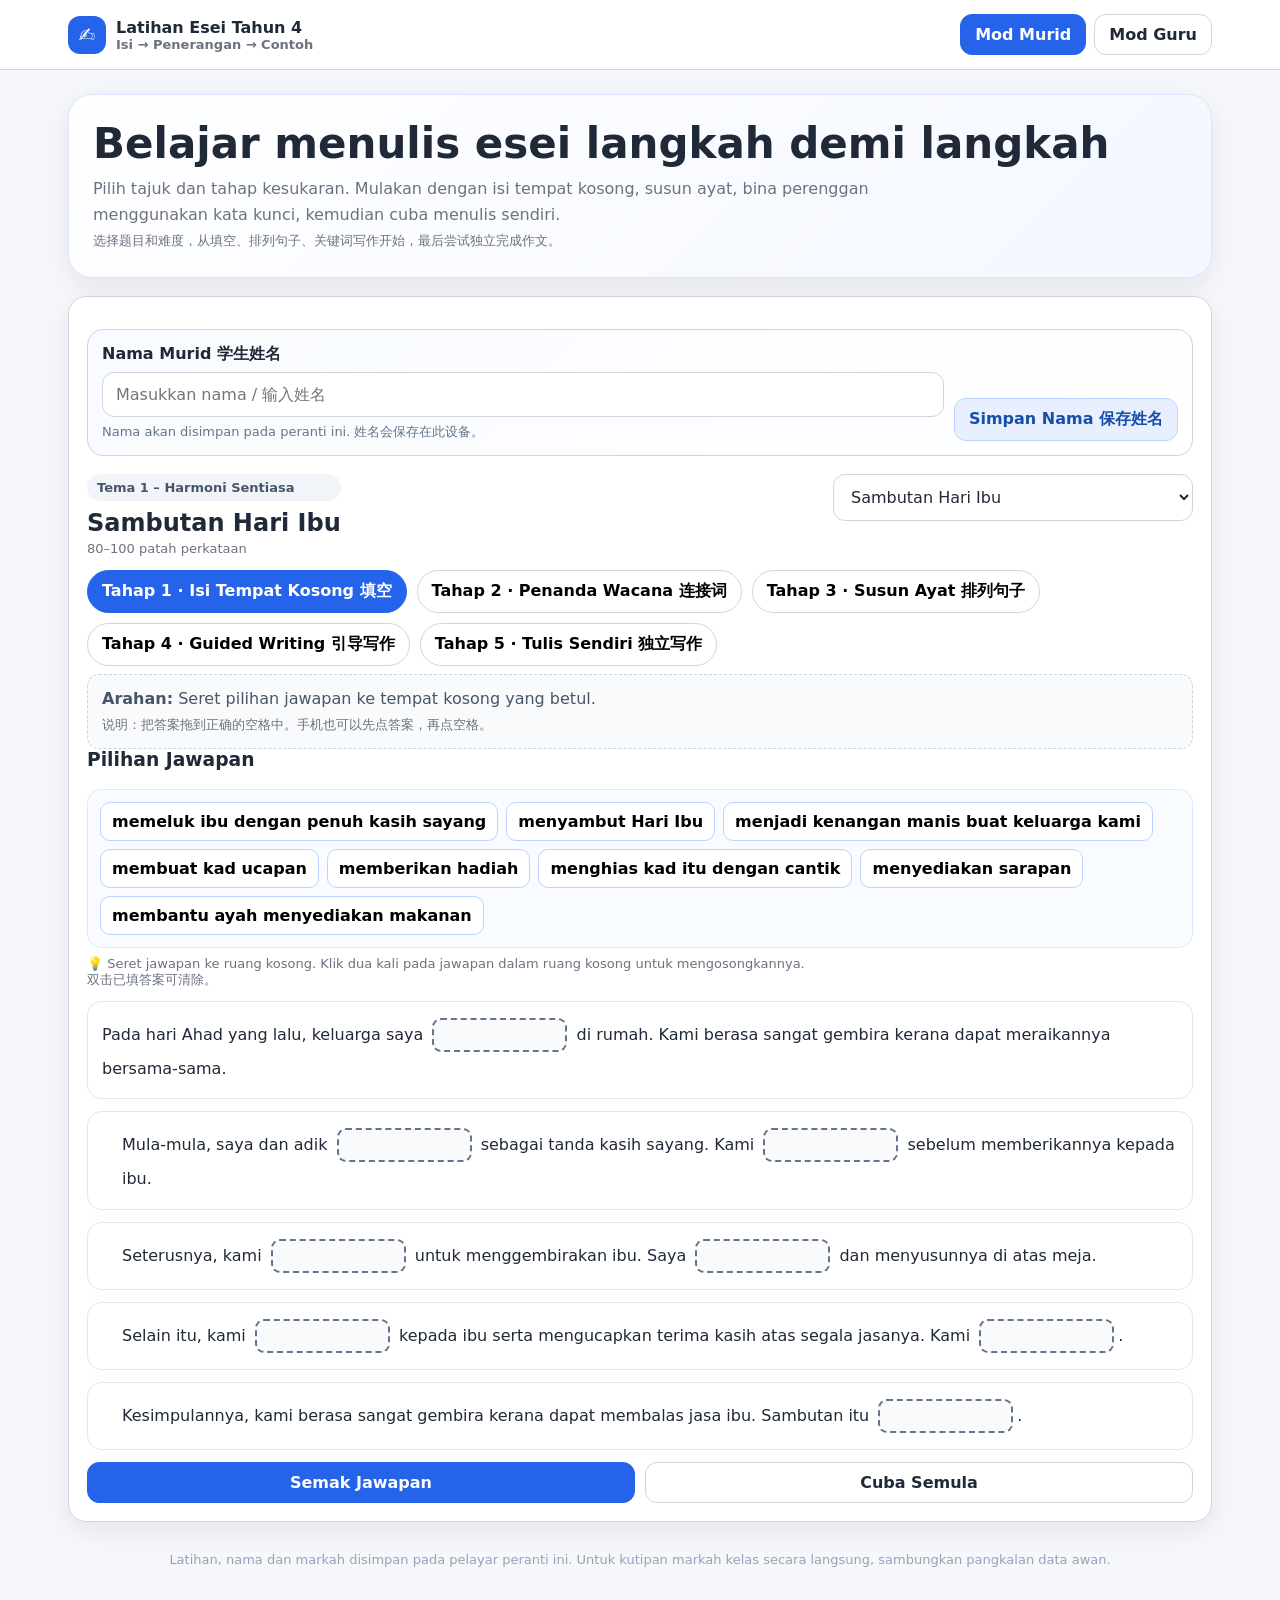
==== commit eb4451e9: "Rename latihan_esei_tahun4_interaktif_v8_google_sheets.html to index.html" ====
--- a/index.html
+++ b/index.html
@@ -67,6 +67,18 @@
 .result-table{width:100%;border-collapse:collapse;font-size:14px}
 .result-table th,.result-table td{border-bottom:1px solid #e5e7eb;padding:9px 8px;text-align:left;white-space:nowrap}
 .result-table th{background:#f8fafc}
+
+.cloud-box{
+  margin-top:16px;padding:14px;border:1px solid #cbd5e1;border-radius:16px;
+  background:linear-gradient(135deg,#f8fbff,#ffffff)
+}
+.cloud-status{
+  margin-top:8px;padding:9px 11px;border-radius:10px;background:#f8fafc;
+  border:1px solid #e5e7eb;font-size:13px;color:#475569
+}
+.cloud-status.ok{background:#ecfdf5;border-color:#bbf7d0;color:#166534}
+.cloud-status.bad{background:#fff1f2;border-color:#fecdd3;color:#9f1239}
+
 .grade-btn{background:#0f766e!important;border-color:#0f766e!important;color:white!important}
 @media(max-width:620px){
   .student-profile-grid{grid-template-columns:1fr}
@@ -135,6 +147,23 @@
   <div id="teacherLibrary" class="library"></div>
 </section>
 <section class="card teacher">
+  <h2>Google Sheets Live Sync</h2>
+  <div class="note">
+    Sambungkan laman ini kepada Google Apps Script Web App. Selepas disambungkan, markah Guided Writing dan Tulis Sendiri akan dihantar ke Google Sheets secara automatik.
+    <br><span class="small">连接后，学生的姓名、作文、分数和时间会自动发送到 Google Sheets。</span>
+  </div>
+  <div class="cloud-box">
+    <label class="label">Apps Script Web App URL</label>
+    <input id="sheetEndpointInput" type="text" placeholder="https://script.google.com/macros/s/...../exec">
+    <div class="row" style="margin-top:10px">
+      <button class="btn primary" id="saveSheetEndpointBtn">Simpan Sambungan</button>
+      <button class="btn" id="testSheetEndpointBtn">Hantar Rekod Ujian</button>
+      <button class="btn danger" id="clearSheetEndpointBtn">Putus Sambungan</button>
+    </div>
+    <div id="sheetCloudStatus" class="cloud-status">Belum disambungkan.</div>
+  </div>
+</section>
+<section class="card teacher">
   <div class="exercise-head">
     <div>
       <h2 style="margin-bottom:4px">Rekod Markah Murid</h2>
@@ -153,10 +182,60 @@
 const STORAGE_KEY='esei_t4_library_v1';
 const RESULT_KEY='esei_t4_results_v1';
 const STUDENT_NAME_KEY='esei_t4_student_name_v1';
+const SHEET_ENDPOINT_KEY='esei_t4_sheet_endpoint_v1';
 let library=[],currentLevel=1,currentId=null,pendingImageData='',results=[];
 function uid(){return'e_'+Date.now().toString(36)+Math.random().toString(36).slice(2,7)}
 function escapeHtml(str=''){return str.replace(/[&<>"']/g,c=>({'&':'&amp;','<':'&lt;','>':'&gt;','"':'&quot;',"'":'&#039;'}[c]))}
 
+
+
+function getSheetEndpoint(){
+  return (localStorage.getItem(SHEET_ENDPOINT_KEY)||'').trim();
+}
+function setCloudStatus(message,type=''){
+  const el=document.getElementById('sheetCloudStatus');
+  if(!el)return;
+  el.textContent=message;
+  el.className='cloud-status'+(type?' '+type:'');
+}
+function cloudPayload(record,grade){
+  return {
+    timestamp:new Date().toISOString(),
+    name:record.name||'',
+    title:record.title||'',
+    mode:record.mode||'',
+    score:String(record.score??''),
+    words:String(record.words??''),
+    paragraphs:String(grade?.paras??''),
+    links:String(grade?.links??''),
+    band:grade?.band||'',
+    essay:record.text||''
+  };
+}
+async function sendToGoogleSheet(record,grade,{silent=false}={}){
+  const endpoint=getSheetEndpoint();
+  if(!endpoint){
+    if(!silent)setCloudStatus('Belum disambungkan. Masukkan Apps Script Web App URL.','bad');
+    return {ok:false,reason:'missing'};
+  }
+
+  const params=new URLSearchParams(cloudPayload(record,grade));
+  try{
+    // no-cors avoids Apps Script redirect/CORS issues on static GitHub Pages.
+    await fetch(endpoint,{
+      method:'POST',
+      mode:'no-cors',
+      headers:{'Content-Type':'application/x-www-form-urlencoded;charset=UTF-8'},
+      body:params.toString(),
+      keepalive:true
+    });
+    if(!silent)setCloudStatus('Rekod telah dihantar ke Google Sheets.','ok');
+    return {ok:true};
+  }catch(err){
+    if(!silent)setCloudStatus('Gagal menghantar rekod. Semak URL Web App dan sambungan Internet.','bad');
+    return {ok:false,reason:String(err)};
+  }
+}
 
 function getStudentName(){
   return (document.getElementById('studentNameInput')?.value||localStorage.getItem(STUDENT_NAME_KEY)||'').trim();
@@ -315,6 +394,11 @@
   if(results.length>300)results=results.slice(0,300);
   persistResults();
   renderResults();
+
+  // Send a copy to Google Sheets when a Web App endpoint is configured.
+  if(getSheetEndpoint()){
+    sendToGoogleSheet(record,grade,{silent:true});
+  }
   return true;
 }
 function renderResults(){
@@ -412,6 +496,12 @@
   const savedName=localStorage.getItem(STUDENT_NAME_KEY)||'';
   const nameInput=document.getElementById('studentNameInput');
   if(nameInput)nameInput.value=savedName;
+
+  const endpointInput=document.getElementById('sheetEndpointInput');
+  const endpoint=getSheetEndpoint();
+  if(endpointInput)endpointInput.value=endpoint;
+  if(endpoint)setCloudStatus('Google Sheets live sync telah dikonfigurasi.','ok');
+
   renderResults()
 }
 function persist(){localStorage.setItem(STORAGE_KEY,JSON.stringify(library))}
@@ -910,6 +1000,44 @@
   renderResults();
 };
 
+
+document.getElementById('saveSheetEndpointBtn').onclick=()=>{
+  const input=document.getElementById('sheetEndpointInput');
+  const url=input.value.trim();
+  if(!/^https:\/\/script\.google\.com\/macros\/s\/.+\/exec(?:\?.*)?$/.test(url)){
+    setCloudStatus('URL tidak sah. Gunakan URL Web App yang berakhir dengan /exec.','bad');
+    input.focus();
+    return;
+  }
+  localStorage.setItem(SHEET_ENDPOINT_KEY,url);
+  setCloudStatus('Sambungan disimpan. Rekod baharu akan dihantar ke Google Sheets.','ok');
+};
+
+document.getElementById('clearSheetEndpointBtn').onclick=()=>{
+  localStorage.removeItem(SHEET_ENDPOINT_KEY);
+  document.getElementById('sheetEndpointInput').value='';
+  setCloudStatus('Sambungan Google Sheets telah diputuskan.');
+};
+
+document.getElementById('testSheetEndpointBtn').onclick=async()=>{
+  const url=document.getElementById('sheetEndpointInput').value.trim();
+  if(url)localStorage.setItem(SHEET_ENDPOINT_KEY,url);
+  if(!getSheetEndpoint()){
+    setCloudStatus('Masukkan dan simpan Web App URL dahulu.','bad');
+    return;
+  }
+  setCloudStatus('Menghantar rekod ujian...');
+  const record={
+    name:'TEST CONNECTION',
+    title:'Ujian Sambungan',
+    mode:'System Test',
+    score:100,
+    words:0,
+    text:'Rekod ini mengesahkan sambungan laman latihan esei dengan Google Sheets.'
+  };
+  await sendToGoogleSheet(record,{paras:0,links:0,band:'TEST'});
+};
+
 loadLibrary();
 </script>
 </body></html>
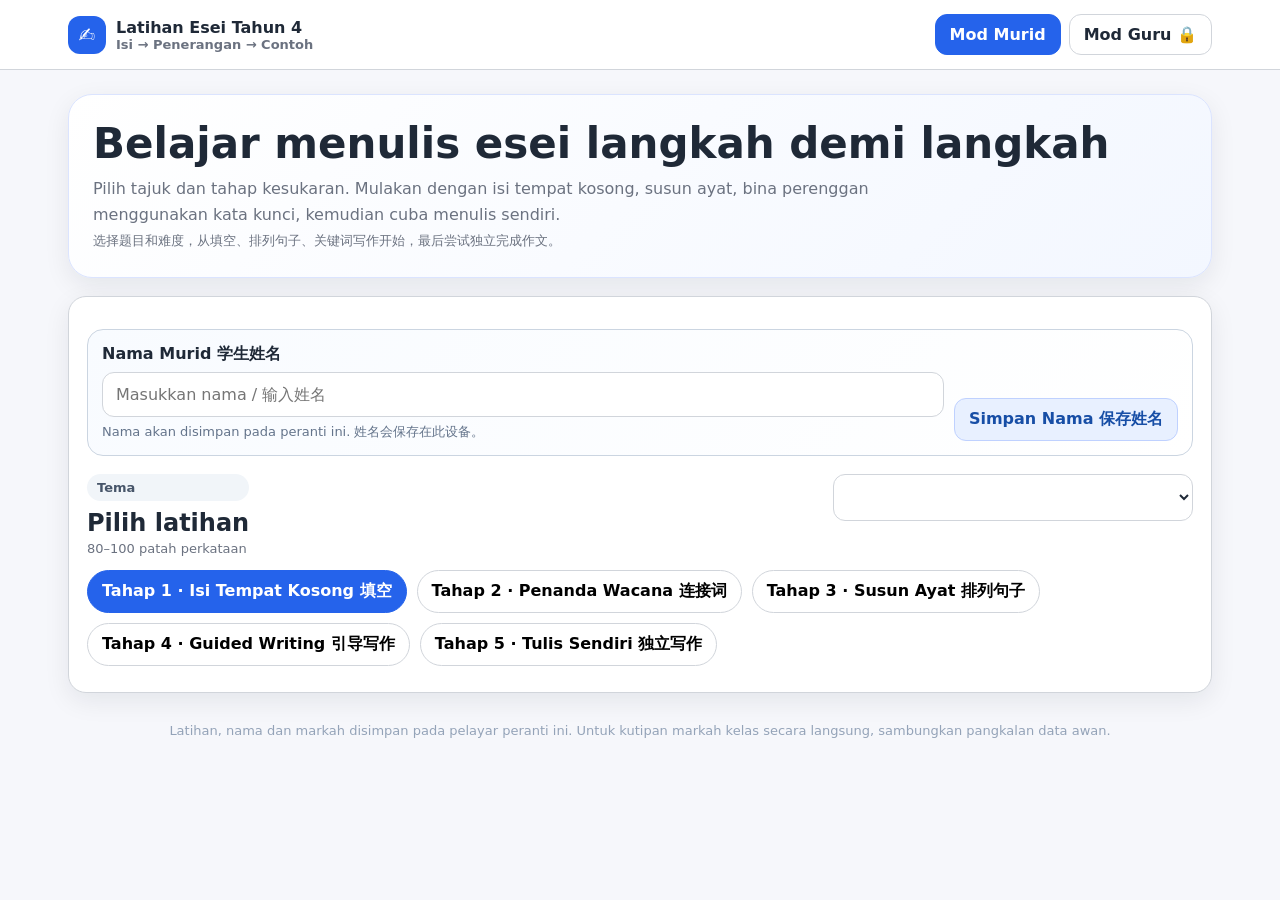
==== commit 51091862: "Rename latihan_esei_tahun4_interaktif_v9_teacher_pin.html to index.html" ====
--- a/index.html
+++ b/index.html
@@ -84,6 +84,29 @@
   .student-profile-grid{grid-template-columns:1fr}
 }
 
+
+.pin-modal{
+  position:fixed;inset:0;z-index:1000;background:rgba(15,23,42,.55);
+  display:none;align-items:center;justify-content:center;padding:18px
+}
+.pin-modal.show{display:flex}
+.pin-card{
+  width:min(420px,100%);background:#fff;border-radius:20px;padding:20px;
+  box-shadow:0 24px 80px rgba(15,23,42,.28);border:1px solid #dbe3ef
+}
+.pin-card h3{margin:0 0 8px}
+.pin-card p{margin:0 0 14px;color:#64748b;line-height:1.5}
+.pin-row{display:flex;gap:9px;align-items:center}
+.pin-input{
+  flex:1;text-align:center;letter-spacing:.25em;font-size:20px;font-weight:800
+}
+.security-box{
+  border:1px solid #cbd5e1;border-radius:16px;padding:14px;background:#fbfdff
+}
+.security-status{
+  margin-top:8px;font-size:13px;color:#64748b
+}
+
 .footer-note{text-align:center;color:#94a3b8;font-size:13px;margin-top:30px}
   .image-upload-box{
     border:1px dashed #b7c5d8;border-radius:14px;padding:12px;background:#f8fbff;margin-top:8px
@@ -111,7 +134,7 @@
 </style>
 </head>
 <body>
-<header class="topbar"><div class="topbar-inner"><div class="brand"><div class="brand-badge">✍️</div><div><div>Latihan Esei Tahun 4</div><div class="small">Isi → Penerangan → Contoh</div></div></div><div class="mode-switch"><button class="btn primary" id="studentModeBtn">Mod Murid</button><button class="btn" id="teacherModeBtn">Mod Guru</button></div></div></header>
+<header class="topbar"><div class="topbar-inner"><div class="brand"><div class="brand-badge">✍️</div><div><div>Latihan Esei Tahun 4</div><div class="small">Isi → Penerangan → Contoh</div></div></div><div class="mode-switch"><button class="btn primary" id="studentModeBtn">Mod Murid</button><button class="btn" id="teacherModeBtn">Mod Guru 🔒</button></div></div></header>
 <main class="container">
 <section class="hero student"><h1>Belajar menulis esei langkah demi langkah</h1><p>Pilih tajuk dan tahap kesukaran. Mulakan dengan isi tempat kosong, susun ayat, bina perenggan menggunakan kata kunci, kemudian cuba menulis sendiri.<br><span class="small">选择题目和难度，从填空、排列句子、关键词写作开始，最后尝试独立完成作文。</span></p></section>
 <section class="grid teacher">
@@ -145,6 +168,35 @@
 <section class="card teacher">
   <h2>Senarai latihan tersimpan</h2>
   <div id="teacherLibrary" class="library"></div>
+</section>
+<section class="card teacher">
+  <h2>Keselamatan Mod Guru 🔒</h2>
+  <div class="security-box">
+    <div class="note">
+      PIN lalai: <b>1234</b>. Tukar PIN selepas kali pertama menggunakan laman.
+      <br><span class="small">默认 PIN：1234。建议首次使用后立即更改。</span>
+    </div>
+
+    <div class="row" style="margin-top:12px">
+      <div>
+        <label class="label">PIN Baharu</label>
+        <input id="newTeacherPinInput" type="password" inputmode="numeric" maxlength="12" placeholder="4–12 digit">
+      </div>
+      <div>
+        <label class="label">Sahkan PIN</label>
+        <input id="confirmTeacherPinInput" type="password" inputmode="numeric" maxlength="12" placeholder="Ulang PIN">
+      </div>
+    </div>
+
+    <div class="row" style="margin-top:10px">
+      <button class="btn primary" id="changeTeacherPinBtn">Tukar PIN</button>
+      <button class="btn danger" id="lockTeacherModeBtn">Kunci Mod Guru</button>
+    </div>
+
+    <div id="teacherSecurityStatus" class="security-status">
+      Mod Guru akan terkunci secara automatik selepas 10 minit tanpa aktiviti.
+    </div>
+  </div>
 </section>
 <section class="card teacher">
   <h2>Google Sheets Live Sync</h2>
@@ -183,11 +235,128 @@
 const RESULT_KEY='esei_t4_results_v1';
 const STUDENT_NAME_KEY='esei_t4_student_name_v1';
 const SHEET_ENDPOINT_KEY='esei_t4_sheet_endpoint_v1';
+const TEACHER_PIN_HASH_KEY='esei_t4_teacher_pin_hash_v1';
+const DEFAULT_TEACHER_PIN='1234';
+const TEACHER_IDLE_MS=10*60*1000;
+let teacherUnlocked=false,teacherIdleTimer=null,teacherFailedAttempts=0,teacherLockUntil=0;
 let library=[],currentLevel=1,currentId=null,pendingImageData='',results=[];
 function uid(){return'e_'+Date.now().toString(36)+Math.random().toString(36).slice(2,7)}
 function escapeHtml(str=''){return str.replace(/[&<>"']/g,c=>({'&':'&amp;','<':'&lt;','>':'&gt;','"':'&quot;',"'":'&#039;'}[c]))}
 
 
+
+
+async function sha256Hex(value){
+  const data=new TextEncoder().encode(String(value));
+  const hash=await crypto.subtle.digest('SHA-256',data);
+  return [...new Uint8Array(hash)].map(b=>b.toString(16).padStart(2,'0')).join('');
+}
+async function getTeacherPinHash(){
+  let hash=localStorage.getItem(TEACHER_PIN_HASH_KEY);
+  if(!hash){
+    hash=await sha256Hex(DEFAULT_TEACHER_PIN);
+    localStorage.setItem(TEACHER_PIN_HASH_KEY,hash);
+  }
+  return hash;
+}
+function showTeacherPinModal(){
+  const now=Date.now();
+  const modal=document.getElementById('teacherPinModal');
+  const msg=document.getElementById('teacherPinMessage');
+  const input=document.getElementById('teacherPinInput');
+  if(now<teacherLockUntil){
+    const sec=Math.ceil((teacherLockUntil-now)/1000);
+    msg.textContent=`Terlalu banyak percubaan. Cuba lagi dalam ${sec} saat.`;
+  }else{
+    msg.textContent='PIN lalai: 1234';
+  }
+  input.value='';
+  modal.classList.add('show');
+  modal.setAttribute('aria-hidden','false');
+  setTimeout(()=>input.focus(),60);
+}
+function hideTeacherPinModal(){
+  const modal=document.getElementById('teacherPinModal');
+  modal.classList.remove('show');
+  modal.setAttribute('aria-hidden','true');
+}
+function resetTeacherIdleTimer(){
+  if(!teacherUnlocked)return;
+  clearTimeout(teacherIdleTimer);
+  teacherIdleTimer=setTimeout(()=>{
+    lockTeacherMode('Mod Guru dikunci selepas 10 minit tanpa aktiviti.');
+  },TEACHER_IDLE_MS);
+}
+function enterTeacherMode(){
+  teacherUnlocked=true;
+  document.body.classList.add('teacher-mode');
+  document.getElementById('teacherModeBtn').classList.add('primary');
+  document.getElementById('studentModeBtn').classList.remove('primary');
+  hideTeacherPinModal();
+  resetTeacherIdleTimer();
+}
+function lockTeacherMode(message='Mod Guru telah dikunci.'){
+  teacherUnlocked=false;
+  clearTimeout(teacherIdleTimer);
+  document.body.classList.remove('teacher-mode');
+  document.getElementById('studentModeBtn').classList.add('primary');
+  document.getElementById('teacherModeBtn').classList.remove('primary');
+  const st=document.getElementById('teacherSecurityStatus');
+  if(st)st.textContent=message;
+}
+async function verifyTeacherPin(){
+  const input=document.getElementById('teacherPinInput');
+  const msg=document.getElementById('teacherPinMessage');
+  const pin=input.value.trim();
+  const now=Date.now();
+
+  if(now<teacherLockUntil){
+    const sec=Math.ceil((teacherLockUntil-now)/1000);
+    msg.textContent=`Tunggu ${sec} saat sebelum cuba semula.`;
+    return;
+  }
+
+  if(!/^\d{4,12}$/.test(pin)){
+    msg.textContent='PIN mesti mengandungi 4 hingga 12 digit.';
+    return;
+  }
+
+  const expected=await getTeacherPinHash();
+  const actual=await sha256Hex(pin);
+
+  if(actual===expected){
+    teacherFailedAttempts=0;
+    enterTeacherMode();
+    return;
+  }
+
+  teacherFailedAttempts++;
+  if(teacherFailedAttempts>=5){
+    teacherLockUntil=Date.now()+30000;
+    teacherFailedAttempts=0;
+    msg.textContent='5 percubaan gagal. Mod Guru dikunci selama 30 saat.';
+  }else{
+    msg.textContent=`PIN salah. Percubaan ${teacherFailedAttempts}/5.`;
+  }
+}
+async function changeTeacherPin(){
+  const a=document.getElementById('newTeacherPinInput').value.trim();
+  const b=document.getElementById('confirmTeacherPinInput').value.trim();
+  const st=document.getElementById('teacherSecurityStatus');
+
+  if(!/^\d{4,12}$/.test(a)){
+    st.textContent='PIN baharu mesti mengandungi 4 hingga 12 digit.';
+    return;
+  }
+  if(a!==b){
+    st.textContent='PIN baharu dan pengesahan tidak sepadan.';
+    return;
+  }
+  localStorage.setItem(TEACHER_PIN_HASH_KEY,await sha256Hex(a));
+  document.getElementById('newTeacherPinInput').value='';
+  document.getElementById('confirmTeacherPinInput').value='';
+  st.textContent='PIN guru berjaya ditukar.';
+}
 
 function getSheetEndpoint(){
   return (localStorage.getItem(SHEET_ENDPOINT_KEY)||'').trim();
@@ -936,7 +1105,8 @@
   };
 }
 function countWords(t){return(t.trim().match(/\S+/g)||[]).length}function countLinks(t){const links=['mula-mula','seterusnya','selain itu','kemudian','akhirnya','kesimpulannya','pertama','di samping itu'];const low=t.toLowerCase();return links.reduce((n,x)=>n+(low.includes(x)?1:0),0)}function updateWritingStats(text,prefix){document.getElementById(prefix+'Words').textContent=countWords(text);document.getElementById(prefix+'Paras').textContent=text.trim()?text.split(/\n\s*\n/).filter(Boolean).length:0;document.getElementById(prefix+'Links').textContent=countLinks(text)}
-document.getElementById('studentModeBtn').onclick=()=>{document.body.classList.remove('teacher-mode');studentModeBtn.classList.add('primary');teacherModeBtn.classList.remove('primary')};document.getElementById('teacherModeBtn').onclick=()=>{document.body.classList.add('teacher-mode');teacherModeBtn.classList.add('primary');studentModeBtn.classList.remove('primary')};
+document.getElementById('studentModeBtn').onclick=()=>{lockTeacherMode('Mod Guru telah dikunci.')};
+document.getElementById('teacherModeBtn').onclick=()=>{if(teacherUnlocked){enterTeacherMode()}else{showTeacherPinModal()}};
 document.getElementById('levelTabs').onclick=e=>{if(!e.target.classList.contains('tab'))return;currentLevel=Number(e.target.dataset.level);document.querySelectorAll('.tab').forEach(t=>t.classList.toggle('active',t===e.target));renderExercise()};document.getElementById('essaySelect').onchange=e=>{currentId=e.target.value;renderExercise()};
 document.getElementById('buildBtn').onclick=()=>{const title=essayTitle.value.trim(),text=essayInput.value.trim();if(!title||!text){alert('Masukkan tajuk dan esei.');return}const editingId=essayTitle.dataset.editingId||'';const obj={id:editingId||uid(),title,text,theme:themeInput.value.trim(),target:wordTarget.value,image:pendingImageData||''};if(editingId){const idx=library.findIndex(x=>x.id===editingId);if(idx>=0)library[idx]=obj;else library.unshift(obj)}else{library.unshift(obj)}currentId=obj.id;delete essayTitle.dataset.editingId;persist();renderAll();alert(editingId?'Latihan berjaya dikemas kini.':'Latihan berjaya dihasilkan.')};document.getElementById('saveEssayBtn').onclick=()=>{persist();alert('Disimpan pada peranti ini.')};
 
@@ -1038,6 +1208,39 @@
   await sendToGoogleSheet(record,{paras:0,links:0,band:'TEST'});
 };
 
+
+document.getElementById('submitTeacherPinBtn').onclick=verifyTeacherPin;
+document.getElementById('cancelTeacherPinBtn').onclick=hideTeacherPinModal;
+document.getElementById('teacherPinInput').addEventListener('keydown',e=>{
+  if(e.key==='Enter')verifyTeacherPin();
+  if(e.key==='Escape')hideTeacherPinModal();
+});
+document.getElementById('teacherPinModal').addEventListener('click',e=>{
+  if(e.target.id==='teacherPinModal')hideTeacherPinModal();
+});
+document.getElementById('changeTeacherPinBtn').onclick=changeTeacherPin;
+document.getElementById('lockTeacherModeBtn').onclick=()=>lockTeacherMode('Mod Guru telah dikunci secara manual.');
+
+['click','keydown','touchstart','mousemove'].forEach(evt=>{
+  document.addEventListener(evt,()=>{
+    if(teacherUnlocked)resetTeacherIdleTimer();
+  },{passive:true});
+});
+
 loadLibrary();
 </script>
+
+<div id="teacherPinModal" class="pin-modal" aria-hidden="true">
+  <div class="pin-card">
+    <h3>Mod Guru 🔒</h3>
+    <p>Masukkan PIN guru untuk membuka tetapan dan rekod murid.<br><span class="small">请输入教师 PIN 进入教师模式。</span></p>
+    <input id="teacherPinInput" class="pin-input" type="password" inputmode="numeric" maxlength="12" placeholder="••••">
+    <div id="teacherPinMessage" class="security-status"></div>
+    <div class="row" style="margin-top:14px">
+      <button class="btn primary" id="submitTeacherPinBtn">Buka Mod Guru</button>
+      <button class="btn" id="cancelTeacherPinBtn">Batal</button>
+    </div>
+  </div>
+</div>
+
 </body></html>
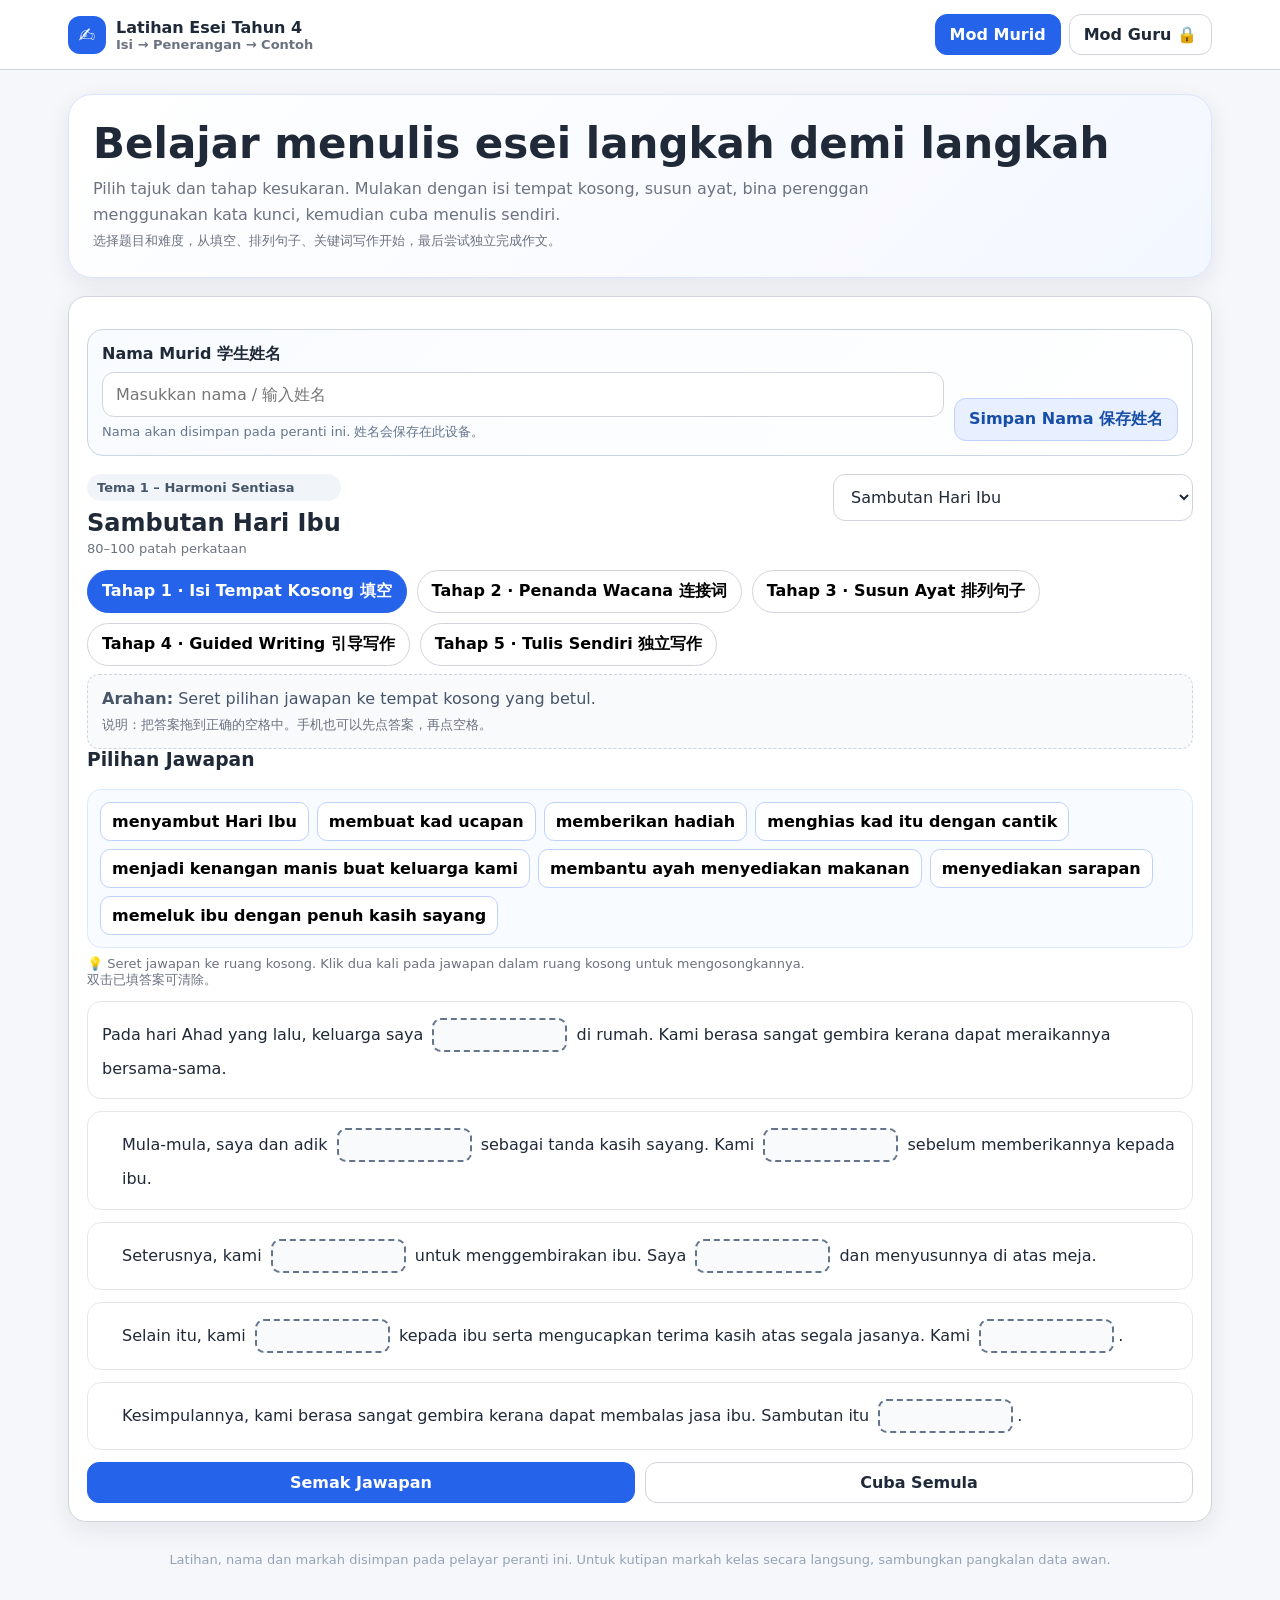
==== commit f0c5ce91: "Rename latihan_esei_tahun4_interaktif_v9_1_teacher_pin_fixed.html to index.html" ====
--- a/index.html
+++ b/index.html
@@ -190,6 +190,7 @@
 
     <div class="row" style="margin-top:10px">
       <button class="btn primary" id="changeTeacherPinBtn">Tukar PIN</button>
+      <button class="btn" id="resetTeacherPinBtn">Reset PIN ke 1234</button>
       <button class="btn danger" id="lockTeacherModeBtn">Kunci Mod Guru</button>
     </div>
 
@@ -230,6 +231,18 @@
 </section>
 <div class="footer-note">Latihan, nama dan markah disimpan pada pelayar peranti ini. Untuk kutipan markah kelas secara langsung, sambungkan pangkalan data awan.</div>
 </main>
+<div id="teacherPinModal" class="pin-modal" aria-hidden="true">
+  <div class="pin-card">
+    <h3>Mod Guru 🔒</h3>
+    <p>Masukkan PIN guru untuk membuka tetapan dan rekod murid.<br><span class="small">请输入教师 PIN 进入教师模式。</span></p>
+    <input id="teacherPinInput" class="pin-input" type="password" inputmode="numeric" maxlength="12" placeholder="••••">
+    <div id="teacherPinMessage" class="security-status"></div>
+    <div class="row" style="margin-top:14px">
+      <button class="btn primary" id="submitTeacherPinBtn">Buka Mod Guru</button>
+      <button class="btn" id="cancelTeacherPinBtn">Batal</button>
+    </div>
+  </div>
+
 <script>
 const STORAGE_KEY='esei_t4_library_v1';
 const RESULT_KEY='esei_t4_results_v1';
@@ -247,9 +260,19 @@
 
 
 async function sha256Hex(value){
-  const data=new TextEncoder().encode(String(value));
-  const hash=await crypto.subtle.digest('SHA-256',data);
-  return [...new Uint8Array(hash)].map(b=>b.toString(16).padStart(2,'0')).join('');
+  const str=String(value);
+  if(window.crypto && crypto.subtle && window.TextEncoder){
+    const data=new TextEncoder().encode(str);
+    const hash=await crypto.subtle.digest('SHA-256',data);
+    return [...new Uint8Array(hash)].map(b=>b.toString(16).padStart(2,'0')).join('');
+  }
+  // Fallback for local/offline browser environments.
+  let h=2166136261;
+  for(let i=0;i<str.length;i++){
+    h^=str.charCodeAt(i);
+    h=Math.imul(h,16777619);
+  }
+  return 'fallback_'+(h>>>0).toString(16);
 }
 async function getTeacherPinHash(){
   let hash=localStorage.getItem(TEACHER_PIN_HASH_KEY);
@@ -268,7 +291,7 @@
     const sec=Math.ceil((teacherLockUntil-now)/1000);
     msg.textContent=`Terlalu banyak percubaan. Cuba lagi dalam ${sec} saat.`;
   }else{
-    msg.textContent='PIN lalai: 1234';
+    msg.textContent='Masukkan PIN guru.';
   }
   input.value='';
   modal.classList.add('show');
@@ -1219,6 +1242,11 @@
   if(e.target.id==='teacherPinModal')hideTeacherPinModal();
 });
 document.getElementById('changeTeacherPinBtn').onclick=changeTeacherPin;
+document.getElementById('resetTeacherPinBtn').onclick=async()=>{
+  if(!confirm('Reset PIN guru kepada 1234?'))return;
+  localStorage.setItem(TEACHER_PIN_HASH_KEY,await sha256Hex(DEFAULT_TEACHER_PIN));
+  document.getElementById('teacherSecurityStatus').textContent='PIN guru telah direset kepada 1234.';
+};
 document.getElementById('lockTeacherModeBtn').onclick=()=>lockTeacherMode('Mod Guru telah dikunci secara manual.');
 
 ['click','keydown','touchstart','mousemove'].forEach(evt=>{
@@ -1227,20 +1255,10 @@
   },{passive:true});
 });
 
+lockTeacherMode('Mod Guru dikunci.');
 loadLibrary();
 </script>
 
-<div id="teacherPinModal" class="pin-modal" aria-hidden="true">
-  <div class="pin-card">
-    <h3>Mod Guru 🔒</h3>
-    <p>Masukkan PIN guru untuk membuka tetapan dan rekod murid.<br><span class="small">请输入教师 PIN 进入教师模式。</span></p>
-    <input id="teacherPinInput" class="pin-input" type="password" inputmode="numeric" maxlength="12" placeholder="••••">
-    <div id="teacherPinMessage" class="security-status"></div>
-    <div class="row" style="margin-top:14px">
-      <button class="btn primary" id="submitTeacherPinBtn">Buka Mod Guru</button>
-      <button class="btn" id="cancelTeacherPinBtn">Batal</button>
-    </div>
-  </div>
 </div>
 
 </body></html>
